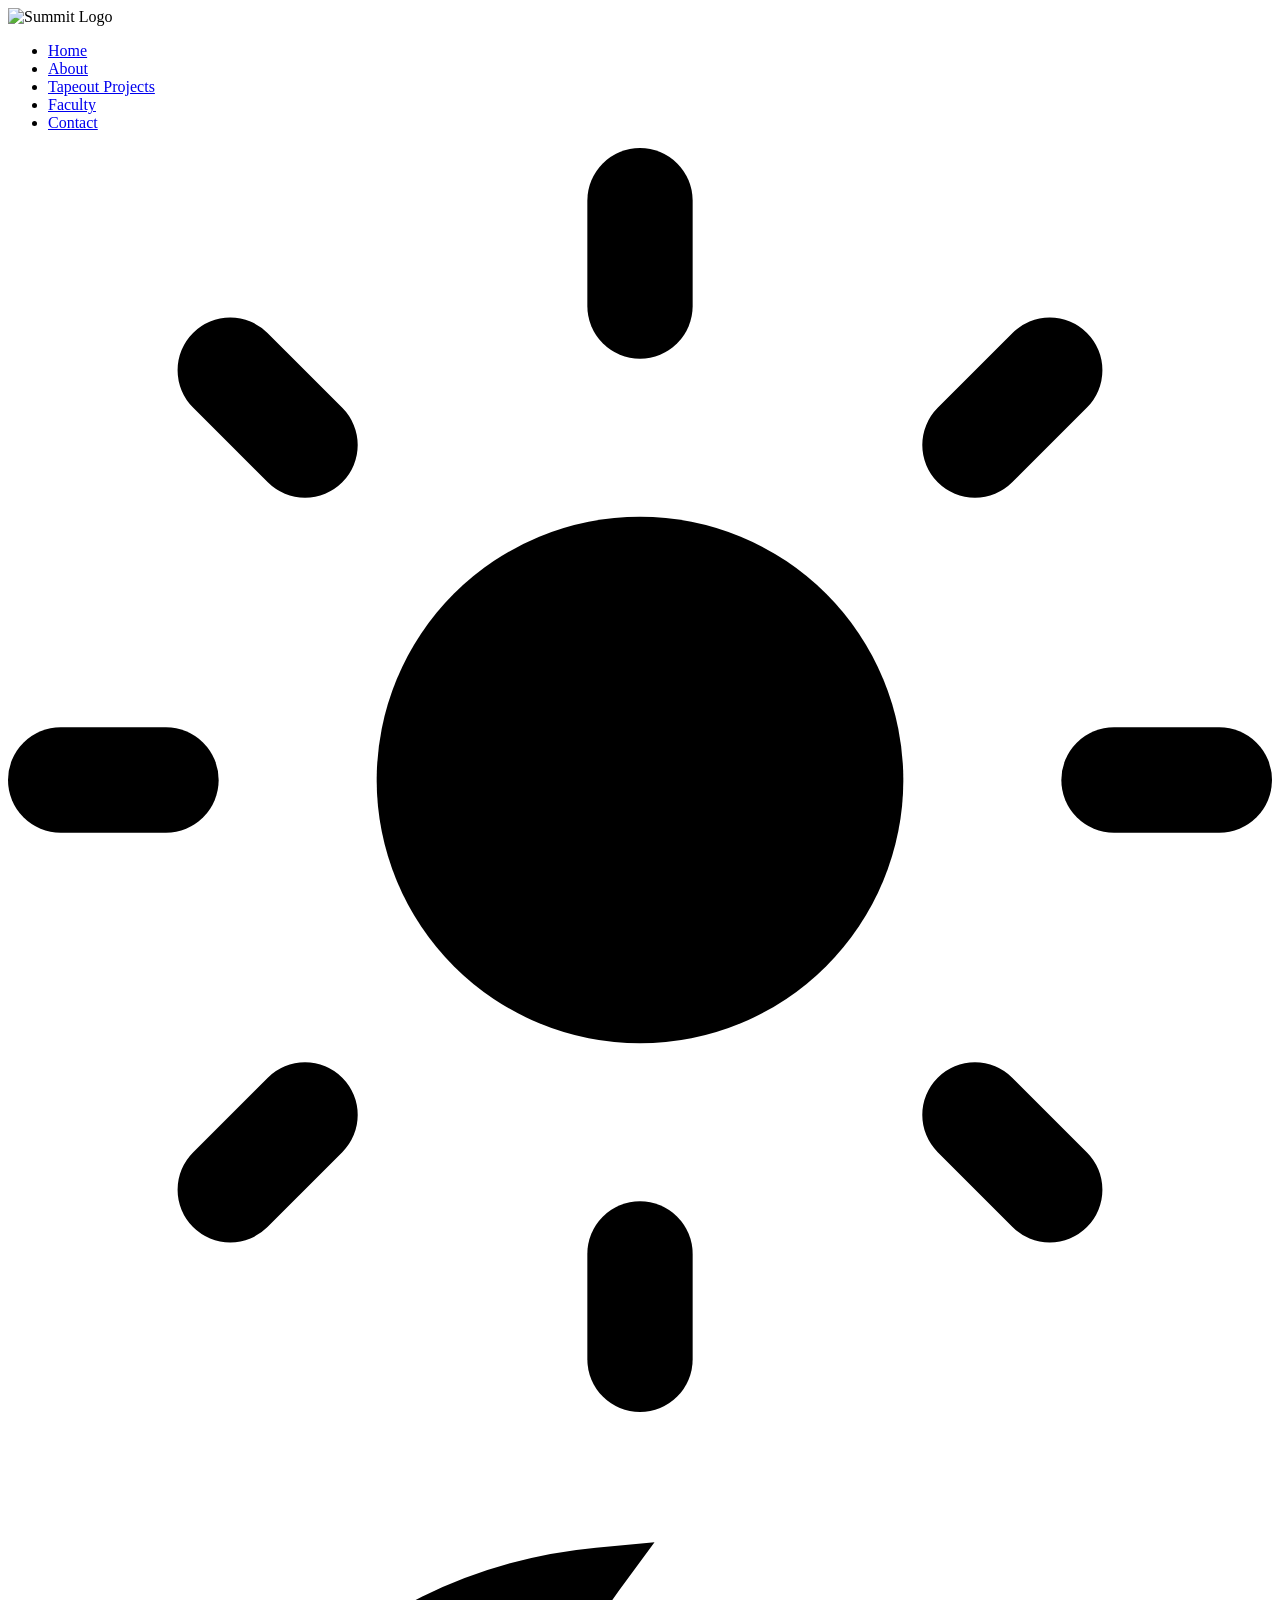
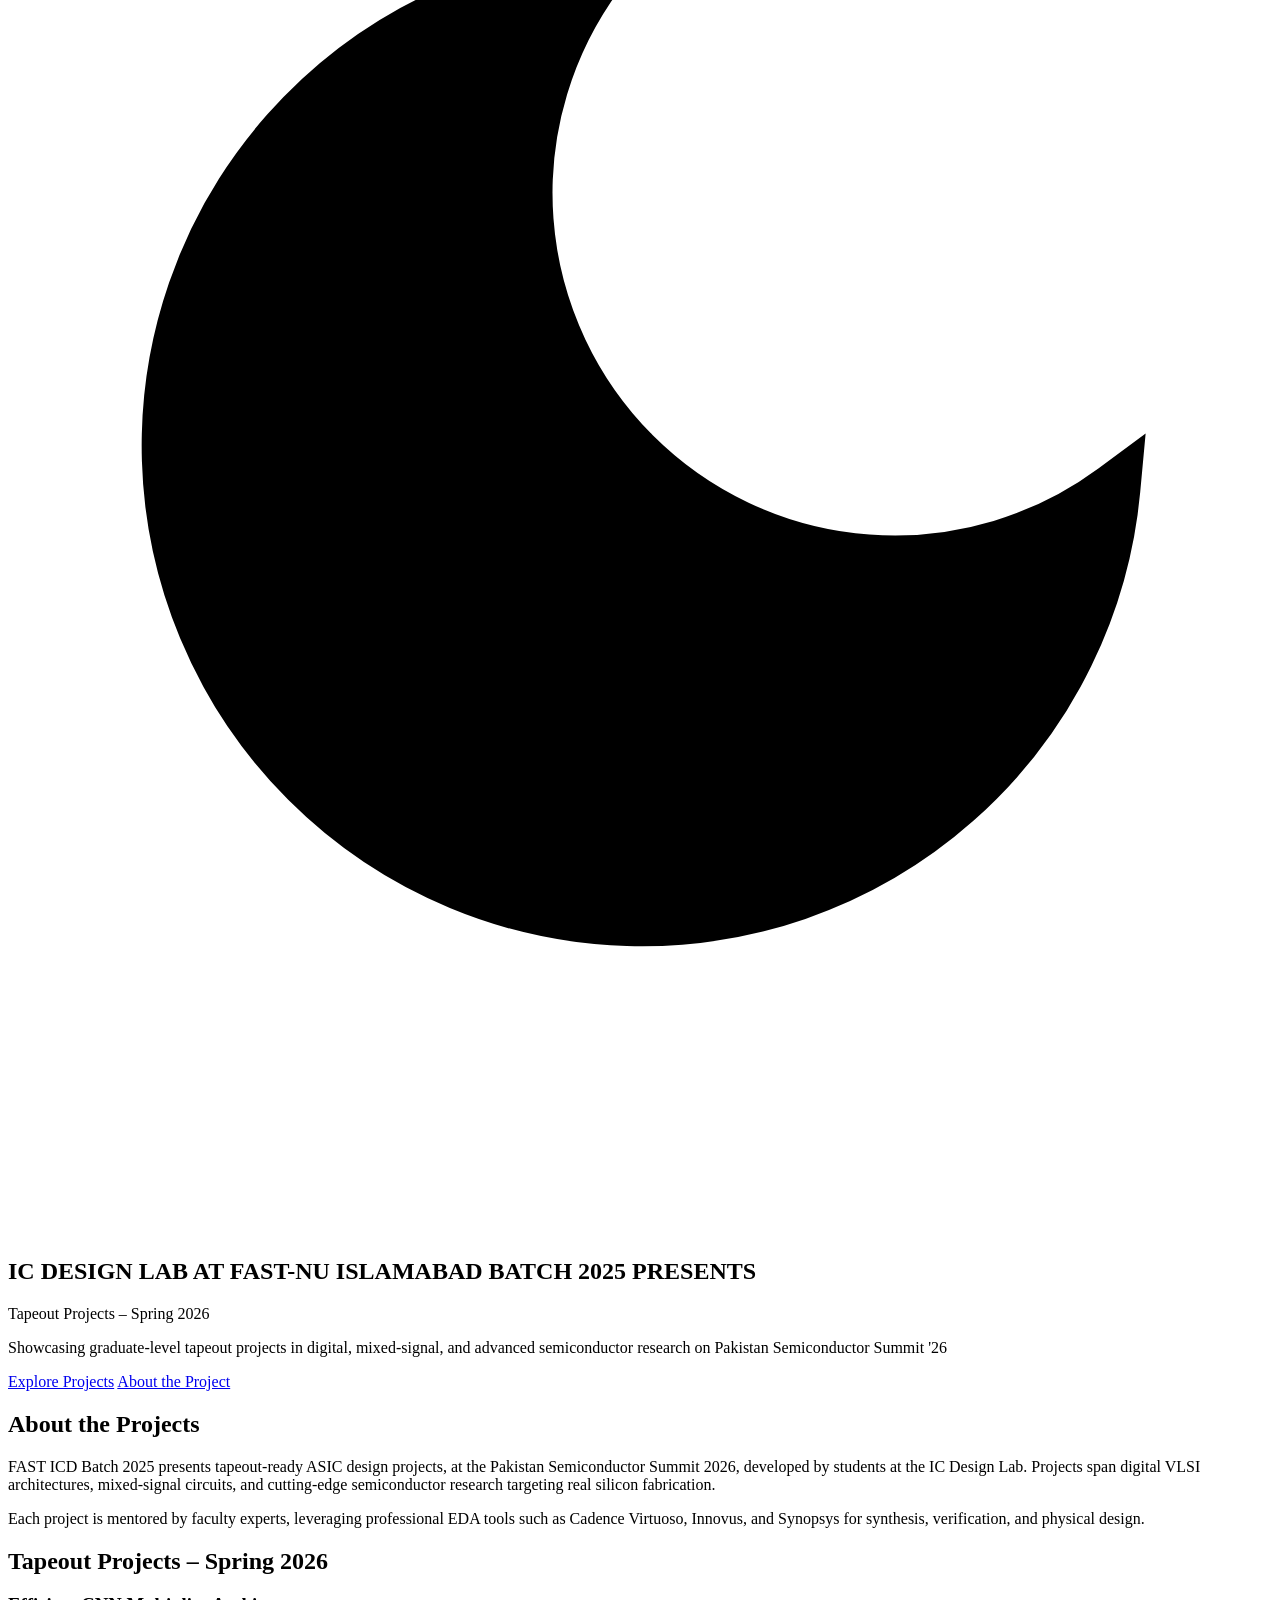
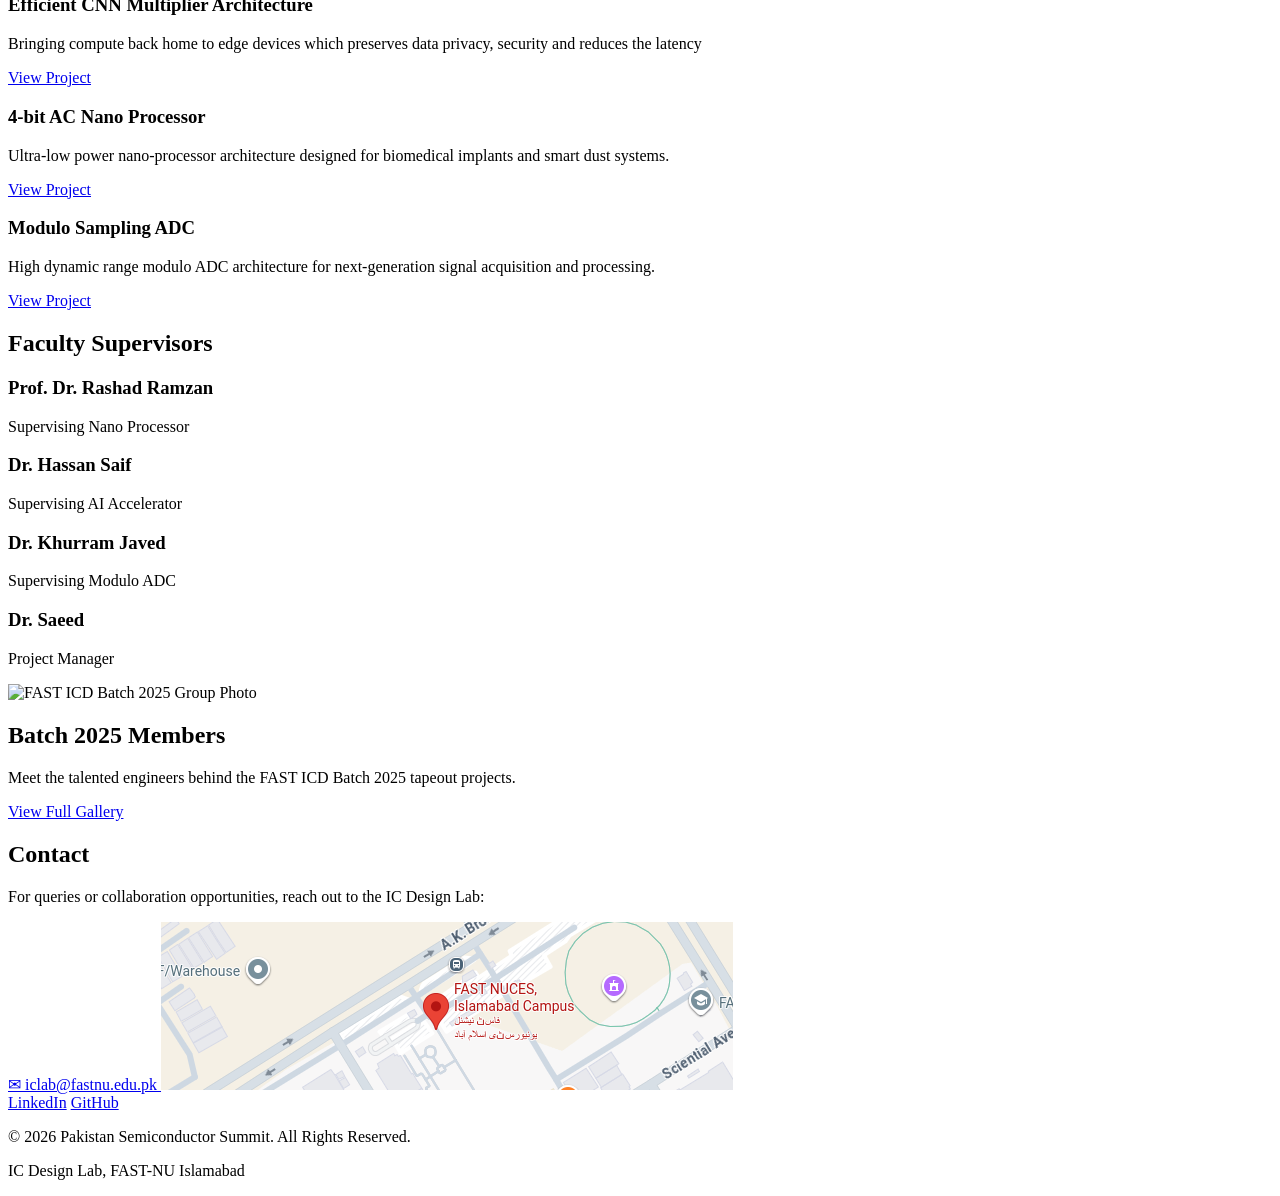
==== index.html @ a38ea476 "Polyfill (For Total Compatibility)" ====
<!doctype html>
<html lang="en">
<head>
  <meta charset="UTF-8" />
  <meta name="viewport" content="width=device-width, initial-scale=1.0" />
  <meta http-equiv="X-UA-Compatible" content="IE=edge" />
  <title>FAST ICD Batch 2025 | Tapeout Projects Showcase</title>
  <meta name="description" content="Explore the innovative semiconductor tapeout projects developed by the FAST National University ICD Batch 2025. This showcase highlights cutting-edge digital design, VLSI architectures, AI accelerators, nano-processors, and hardware systems designed by the next generation of engineers." />
  <meta name="keywords" content="FAST University, ICD, Tapeout, VLSI, Semiconductor, Digital Design, Chip Design, FAST Batch 2025, Hardware Projects, Pakistan Semiconductor" />
  <meta name="author" content="FAST ICD Batch 2025" />

  <meta property="og:title" content="FAST ICD Batch 2025 | Tapeout Projects" />
  <meta property="og:description" content="Discover the semiconductor and digital design tapeout projects created by FAST ICD Batch 2025 students. Featuring innovative architectures, AI accelerators, and modern VLSI designs." />
  <meta property="og:type" content="website" />
  <meta property="og:url" content="https://ficdb25.github.io/" />
  <meta property="og:image" content="https://ficdb25.github.io/assets/images/Website-Screenshot.png" />

  <meta name="twitter:card" content="summary_large_image" />
  <meta name="twitter:title" content="FAST ICD Batch 2025 | Tapeout Projects" />
  <meta name="twitter:description" content="Showcasing innovative semiconductor tapeout projects by FAST ICD Batch 2025 — featuring AI hardware, nano-processors, and advanced digital design architectures." />
  <meta name="twitter:image" content="https://ficdb25.github.io/assets/images/Website-Screenshot.png" />
  
  <script src="https://cdn.jsdelivr.net/npm/jxl-rs-polyfill/dist/auto.js" defer></script>
  <link rel="canonical" href="https://ficdb25.github.io/" />
  <link rel="icon" type="image/png" sizes="32x32" href="assets/images/Icon.png" />
  <link rel="icon" type="image/png" sizes="16x16" href="assets/images/Icon.png" />
  <link rel="apple-touch-icon" sizes="180x180" href="assets/images/Icon.png" />
  <meta name="theme-color" content="#0f172a" />
  <link rel="stylesheet" href="src/css/styles.css" />
</head>

  <body>
    <!-- Navbar -->
    <nav class="navbar">
      <div class="container nav-container">
        <div class="logo">
          <a href="./index.html"></a>
          <img src="assets/images/footer-right.png" alt="Summit Logo" class="logo-2d"/>
        </div>
        <ul class="nav-links">
          <li><a href="#home" class="nav-link">Home</a></li>
          <li><a href="#about" class="nav-link">About</a></li>
          <li><a href="#projects" class="nav-link">Tapeout Projects</a></li>
          <li><a href="#faculty" class="nav-link">Faculty</a></li>
          <li><a href="#contact" class="nav-link">Contact</a></li>
        </ul>
        <div class="theme-toggle" id="themeToggle">
          <!-- Sun -->
          <svg class="sun-icon" viewBox="0 0 24 24" xmlns="http://www.w3.org/2000/svg">
            <circle cx="12" cy="12" r="5" fill="currentColor"/>
            <line x1="12" y1="1" x2="12" y2="3" stroke="currentColor" stroke-width="2" stroke-linecap="round"/>
            <line x1="12" y1="21" x2="12" y2="23" stroke="currentColor" stroke-width="2" stroke-linecap="round"/>
            <line x1="4.22" y1="4.22" x2="5.64" y2="5.64" stroke="currentColor" stroke-width="2" stroke-linecap="round"/>
            <line x1="18.36" y1="18.36" x2="19.78" y2="19.78" stroke="currentColor" stroke-width="2" stroke-linecap="round"/>
            <line x1="1" y1="12" x2="3" y2="12" stroke="currentColor" stroke-width="2" stroke-linecap="round"/>
            <line x1="21" y1="12" x2="23" y2="12" stroke="currentColor" stroke-width="2" stroke-linecap="round"/>
            <line x1="4.22" y1="19.78" x2="5.64" y2="18.36" stroke="currentColor" stroke-width="2" stroke-linecap="round"/>
            <line x1="18.36" y1="5.64" x2="19.78" y2="4.22" stroke="currentColor" stroke-width="2" stroke-linecap="round"/>
          </svg>
          <!-- Moon -->
          <svg class="moon-icon" viewBox="0 0 24 24" xmlns="http://www.w3.org/2000/svg">
            <path d="M21 12.79A9 9 0 1 1 11.21 3 7 7 0 0 0 21 12.79z" fill="currentColor" stroke="currentColor" stroke-width="1"/>
          </svg>
        </div>
        <div class="hamburger">
          <span></span><span></span><span></span>
        </div>
      </div>
    </nav>

    <!-- Hero Section -->
    <section id="home" class="hero">
      <canvas id="hero-canvas"></canvas>
      <div class="container hero-container">
        <div class="hero-content">
          <h1 class="hero-title">
            IC DESIGN LAB AT FAST-NU ISLAMABAD BATCH 2025 PRESENTS
          </h1>
          <p class="hero-subtitle">Tapeout Projects – Spring 2026</p>
          <p class="hero-description">
            Showcasing graduate-level tapeout projects in digital, mixed-signal,
            and advanced semiconductor research on Pakistan Semiconductor Summit
            '26
          </p>
          <div class="hero-buttons">
            <a href="#projects" class="btn btn-primary">Explore Projects</a>
            <a href="#about" class="btn btn-secondary">About the Project</a>
          </div>
        </div>
      </div>
    </section>

    <!-- About/Summit Section -->
    <section id="about" class="about">
      <div class="container">
        <h2 class="section-title">About the Projects</h2>
        <div class="about-content">
          <div class="about-text">
            <p>
              FAST ICD Batch 2025 presents tapeout-ready ASIC design projects,
              at the Pakistan Semiconductor Summit 2026, developed by students
              at the IC Design Lab. Projects span digital VLSI architectures,
              mixed-signal circuits, and cutting-edge semiconductor research
              targeting real silicon fabrication.
            </p>
            <p>
              Each project is mentored by faculty experts, leveraging
              professional EDA tools such as Cadence Virtuoso, Innovus, and
              Synopsys for synthesis, verification, and physical design.
            </p>
          </div>
        </div>
      </div>
    </section>


    <!-- Projects Section -->
    <section id="projects" class="projects">
      <div class="container">
        <h2 class="section-title">Tapeout Projects – Spring 2026</h2>
        <div class="projects-grid">
          <div class="project-card interactive-card">
            <h3>Efficient CNN Multiplier Architecture</h3>
            <p>Bringing compute back home to edge devices which preserves data privacy, security and reduces the latency</p>
            <a href="./src/pages/projects/cnn-multiplier.html" class="btn btn-secondary">View Project</a>
          </div>
          <div class="project-card interactive-card">
            <h3>4-bit AC Nano Processor</h3>
            <p>Ultra-low power nano-processor architecture designed for biomedical implants and smart dust systems.</p>
            <a href="./src/pages/projects/nano-processor.html" class="btn btn-secondary">View Project</a>
          </div>
          <div class="project-card interactive-card">
            <h3>Modulo Sampling ADC</h3>
            <p>High dynamic range modulo ADC architecture for next-generation signal acquisition and processing.</p>
            <a href="./src/pages/projects/modulo-adc.html" class="btn btn-secondary">View Project</a>
          </div>
        </div>
      </div>
    </section>


    <!-- Faculty Section -->
    <section id="faculty" class="skills">
      <div class="container">
        <h2 class="section-title">Faculty Supervisors</h2>
        <div class="skills-grid">
          <div class="skill-category interactive-card">
            <h3>Prof. Dr. Rashad Ramzan</h3>
            <p>Supervising Nano Processor</p>
          </div>

          <div class="skill-category interactive-card">
            <h3>Dr. Hassan Saif</h3>
            <p>Supervising AI Accelerator</p>
          </div>

          <div class="skill-category interactive-card">
            <h3>Dr. Khurram Javed</h3>
            <p>Supervising Modulo ADC</p>
          </div>

          <div class="skill-category interactive-card">
            <h3>Dr. Saeed</h3>
            <p>Project Manager</p>
          </div>
        </div>
      </div>
    </section>


    <!-- Batch 2025 Section -->
    <section id="batch" class="batch">
      <div class="group-photo-container">
        <img src="assets/images/batch-group-photo-compressed.jxl" alt="FAST ICD Batch 2025 Group Photo" 
        class="group-photo-image" loading="lazy"/>
      </div>
      <div class="container batch-content">
        <h2 class="section-title">Batch 2025 Members</h2>
        <p class="batch-text">Meet the talented engineers behind the FAST ICD Batch 2025 tapeout projects.</p>
        <div class="batch-button">
          <a href="./src/pages/gallery.html" class="btn btn-primary">View Full Gallery</a>
        </div>
      </div>
    </section>

    <!-- Contact Section -->
    <section id="contact" class="contact">
      <div class="container">
        <h2 class="section-title">Contact</h2>
        <div class="contact-content">
          <p>For queries or collaboration opportunities, reach out to the IC Design Lab:</p>
          <div class="contact-info">
            <a href="mailto:iclab@fastnu.edu.pk" class="contact-item interactive-card">
              <span class="icon">✉</span> iclab@fastnu.edu.pk
            </a>
            <a href="https://www.google.com/maps?q=FAST+NUCES+Islamabad" target="_blank" class="contact-item interactive-card map-card">
              <img src="assets/images/fast-map.png" alt="FAST Islamabad Location" class="map-preview"/>
            </a>
          </div>
          <div class="social-links">
            <a href="https://linkedin.com" class="btn btn-secondary" target="_blank">LinkedIn</a>
            <a href="https://github.com/ficdb25" class="btn btn-secondary" target="_blank">GitHub</a>
          </div>
        </div>
      </div>
    </section>
    <!-- Group Photo Section -->
    <!-- <section id="group-photo" class="group-photo">
      <div class="container">
        <h2 class="section-title">Batch 2025 Group Photo</h2>
      </div>
      <div class="wide-photo-container">
        <img
          src="assets/images/batch-group-photo.jpeg"
          alt="FAST ICD Batch 2025 Group Photo"
          class="wide-photo-image"
        />
      </div>
    </section> -->
    <!-- Footer -->
    <footer class="footer">
      <div class="container">
        <p>&copy; 2026 Pakistan Semiconductor Summit. All Rights Reserved.</p>
        <p>IC Design Lab, FAST-NU Islamabad</p>
      </div>
    </footer>

    <script src="src/js/script.js"></script>
  </body>
</html>
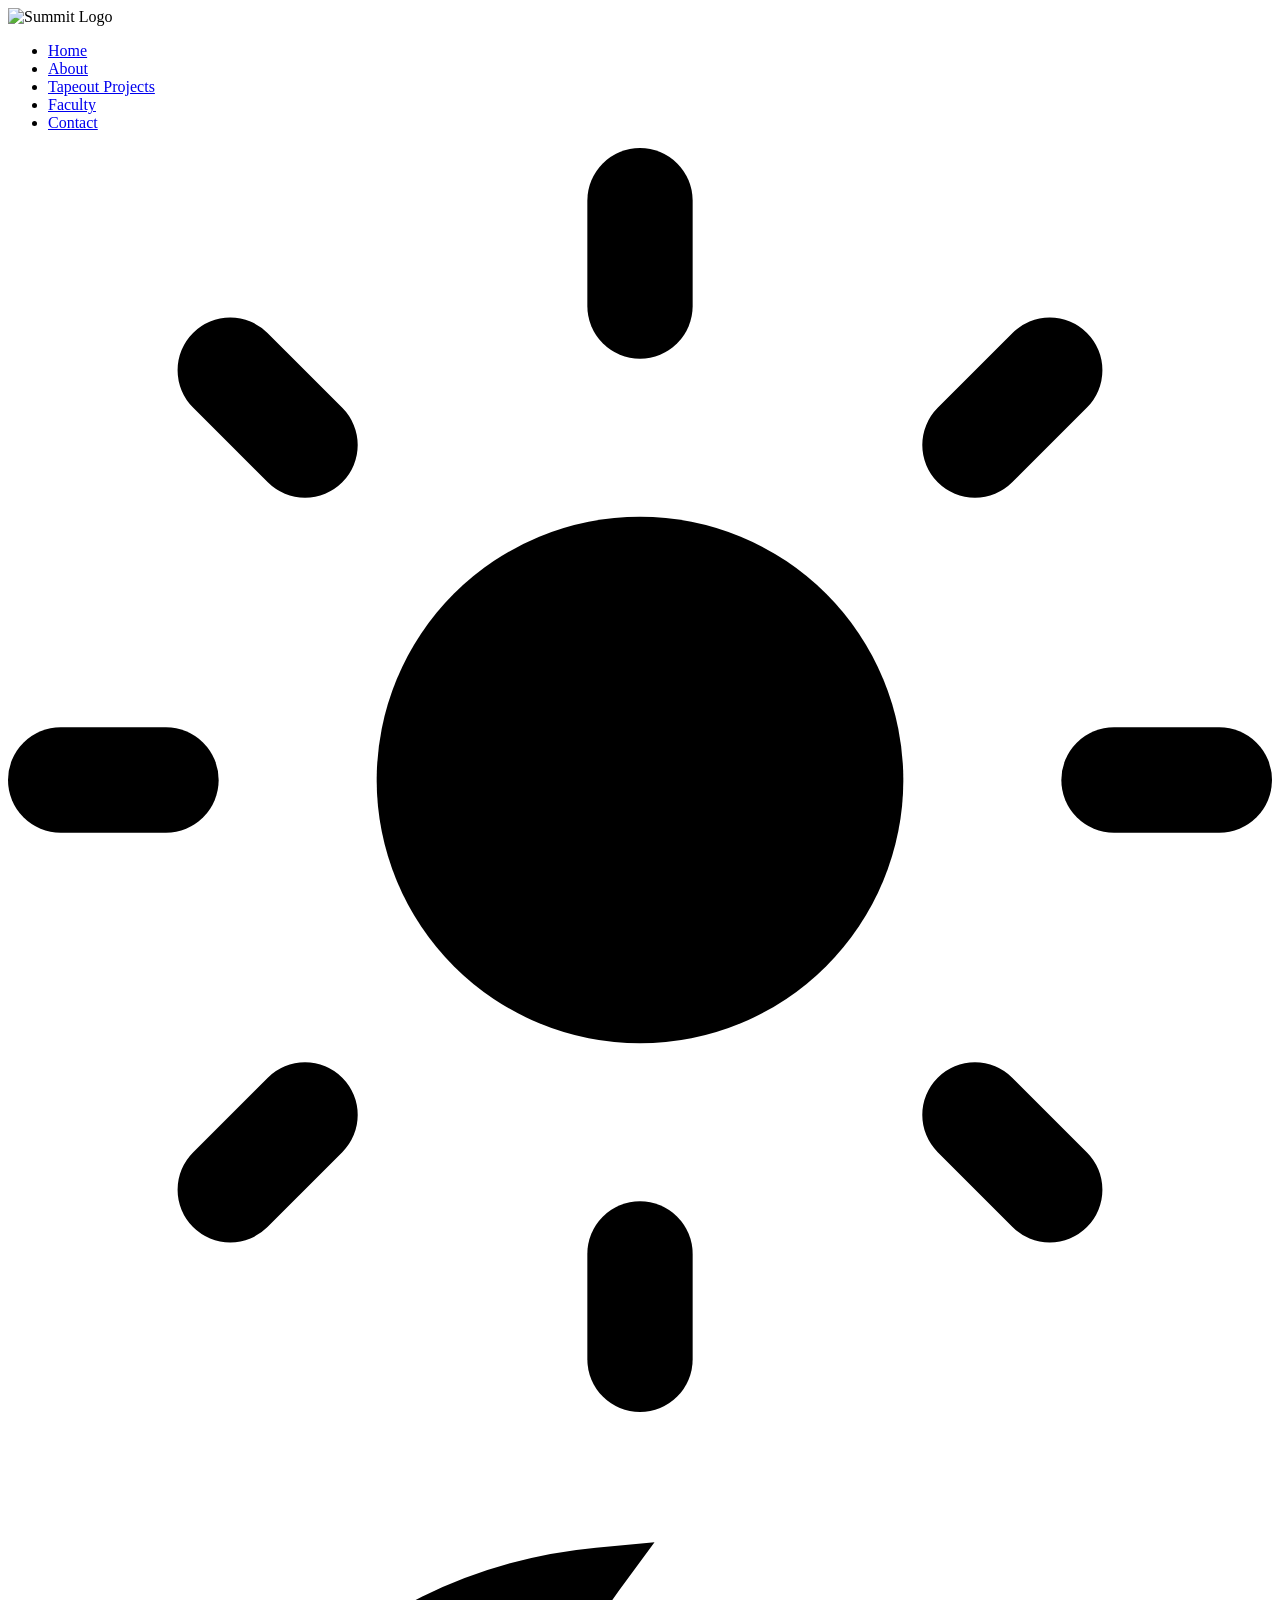
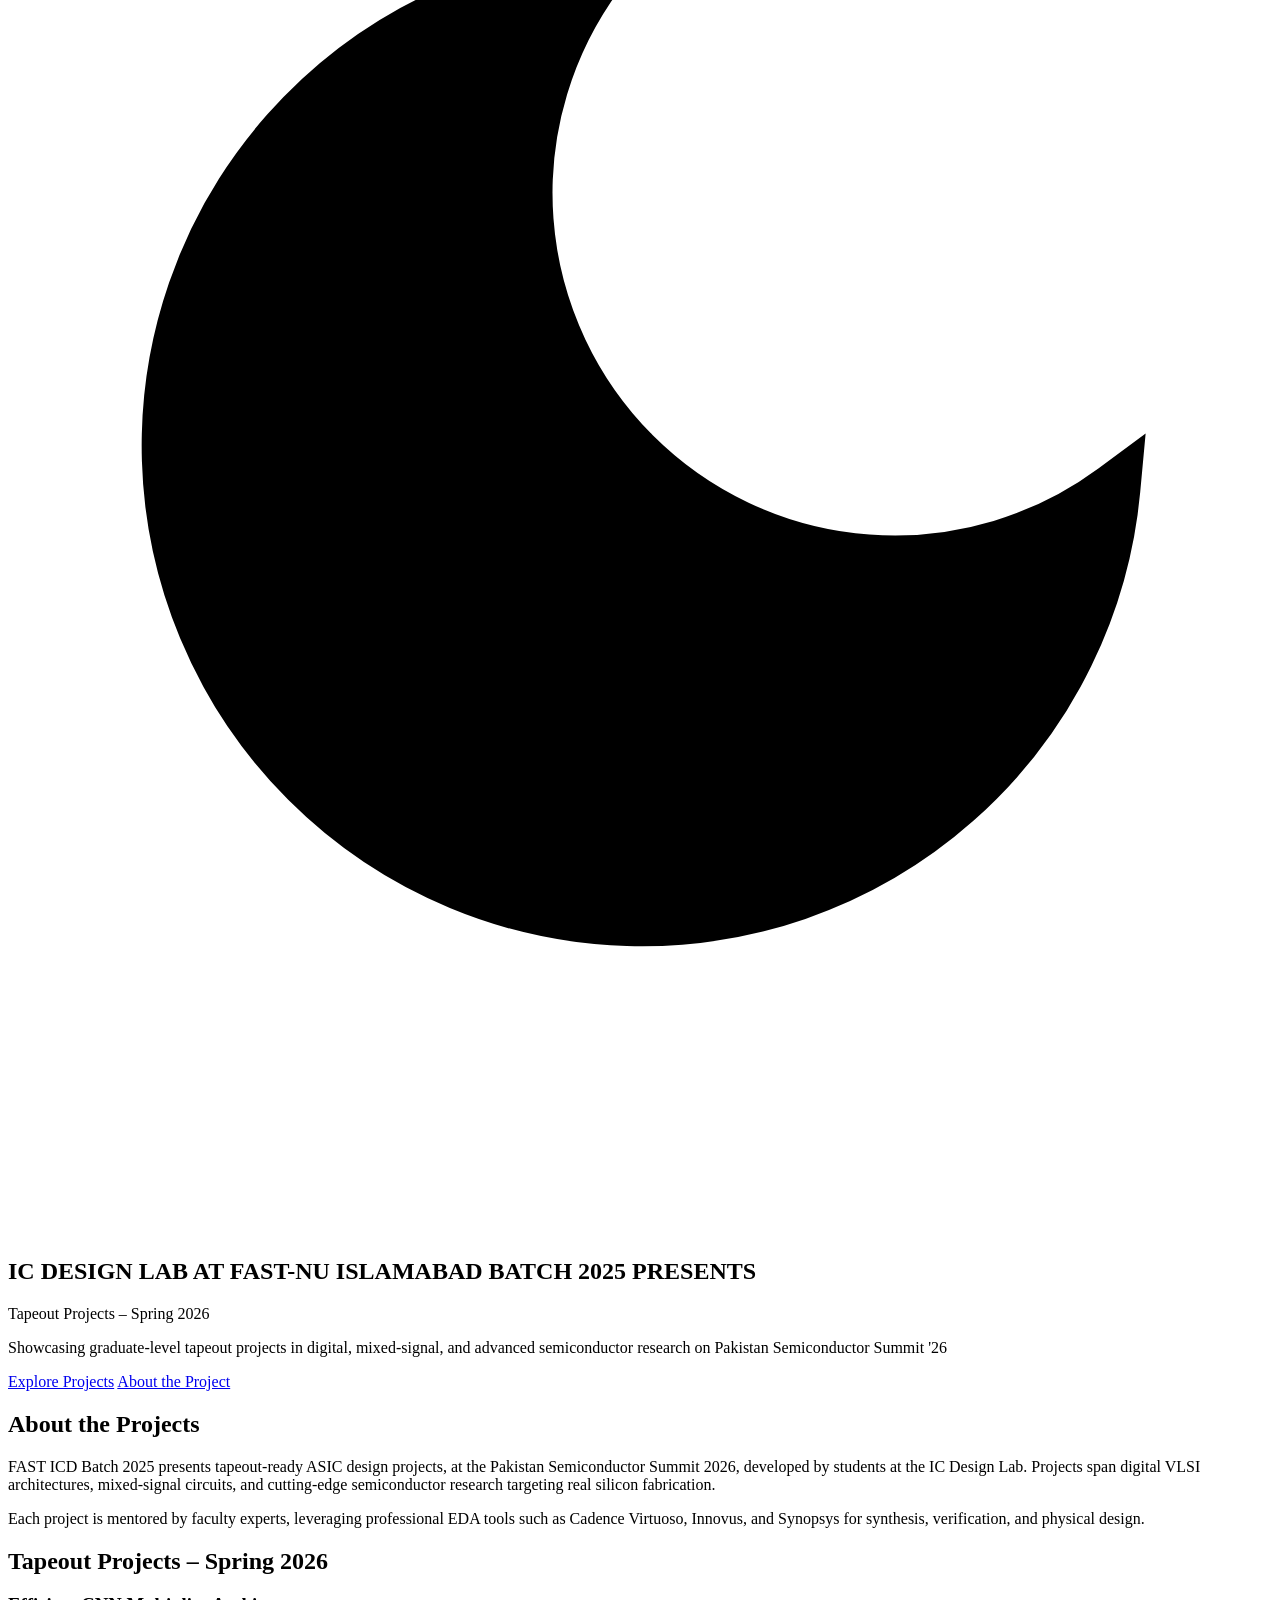
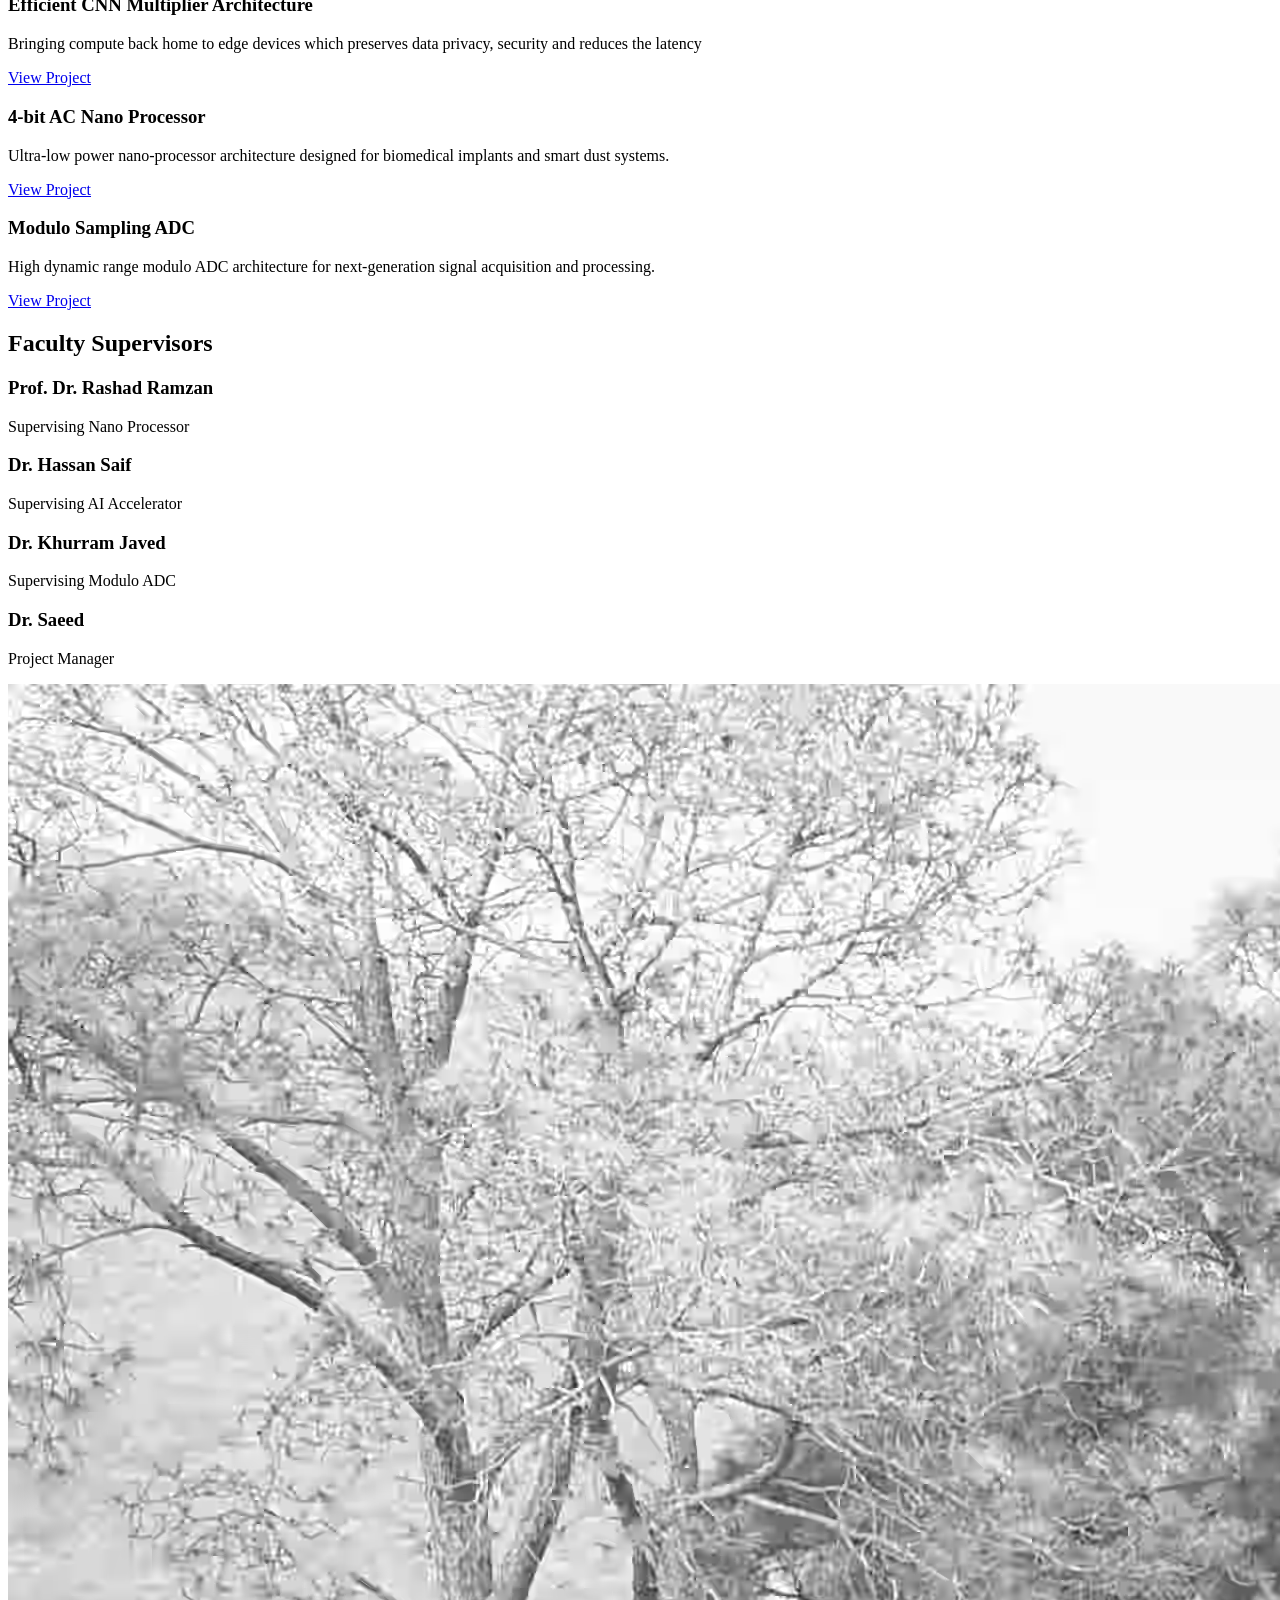
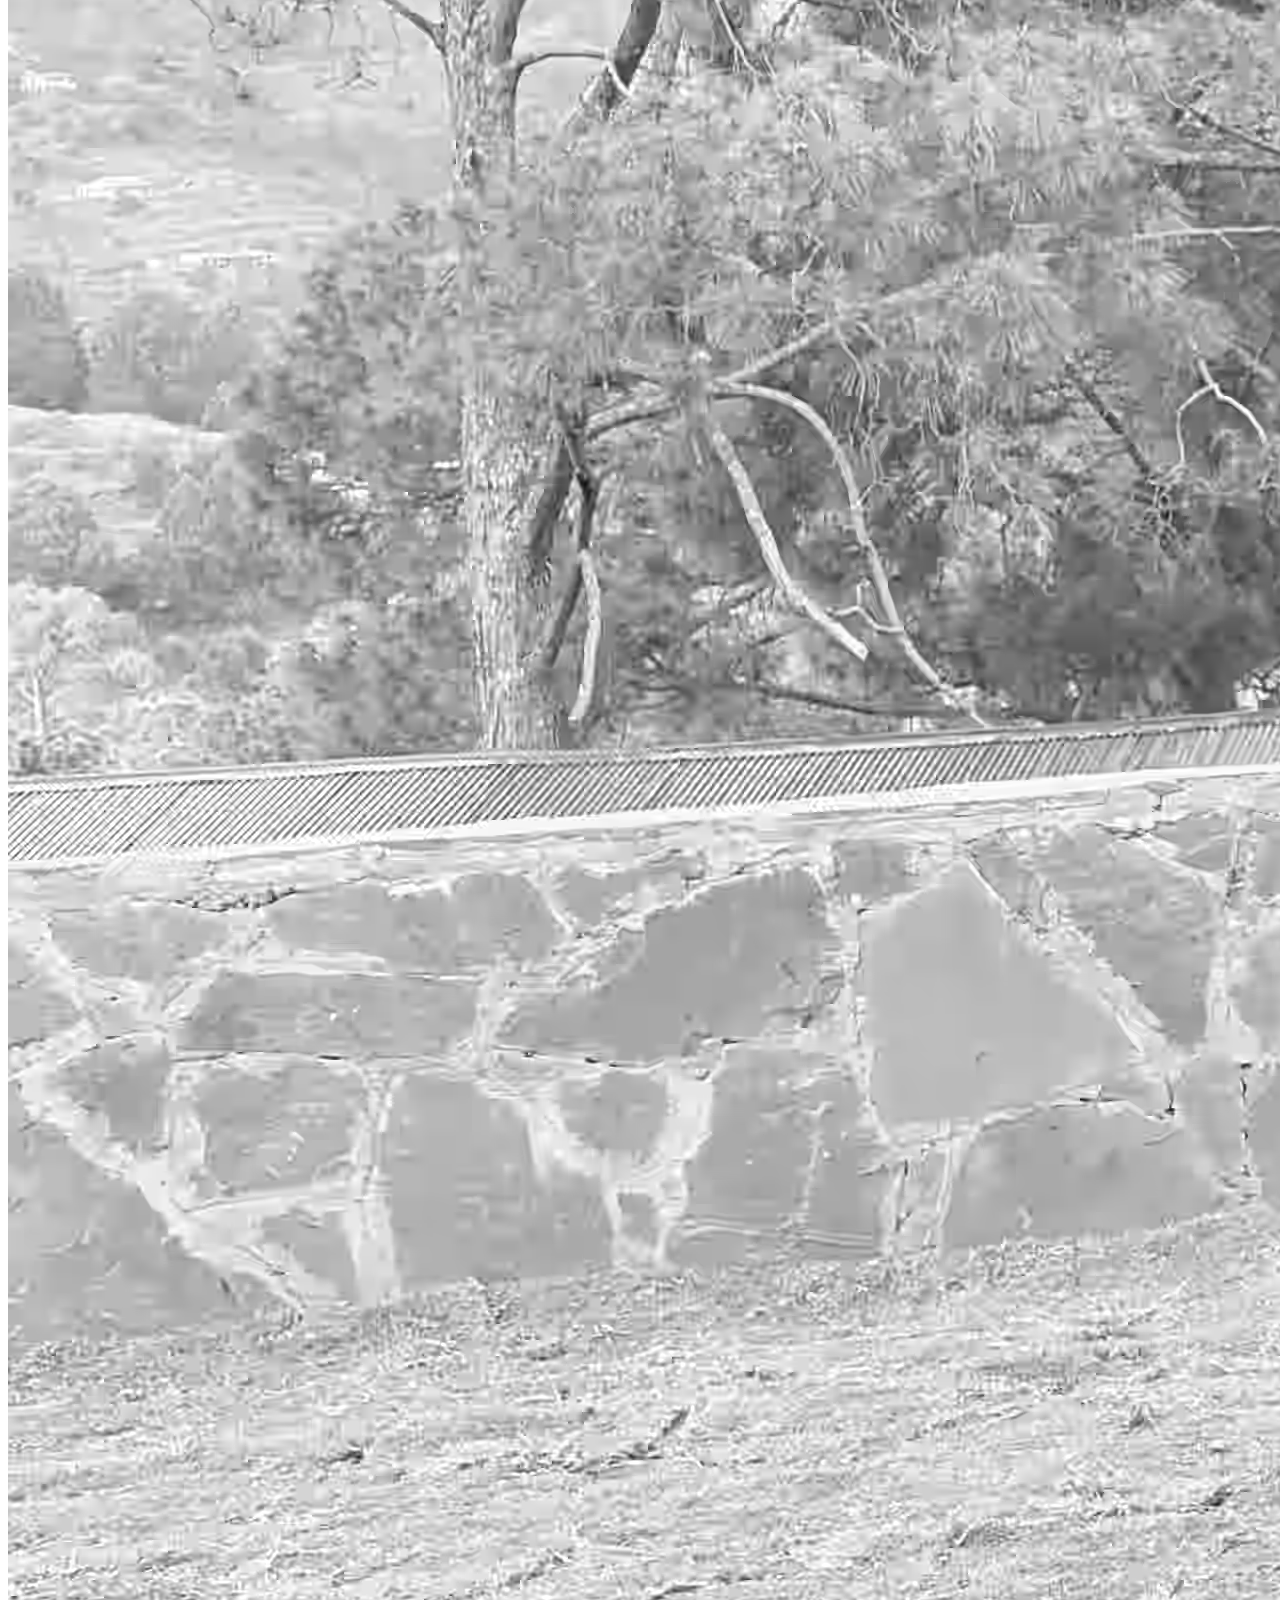
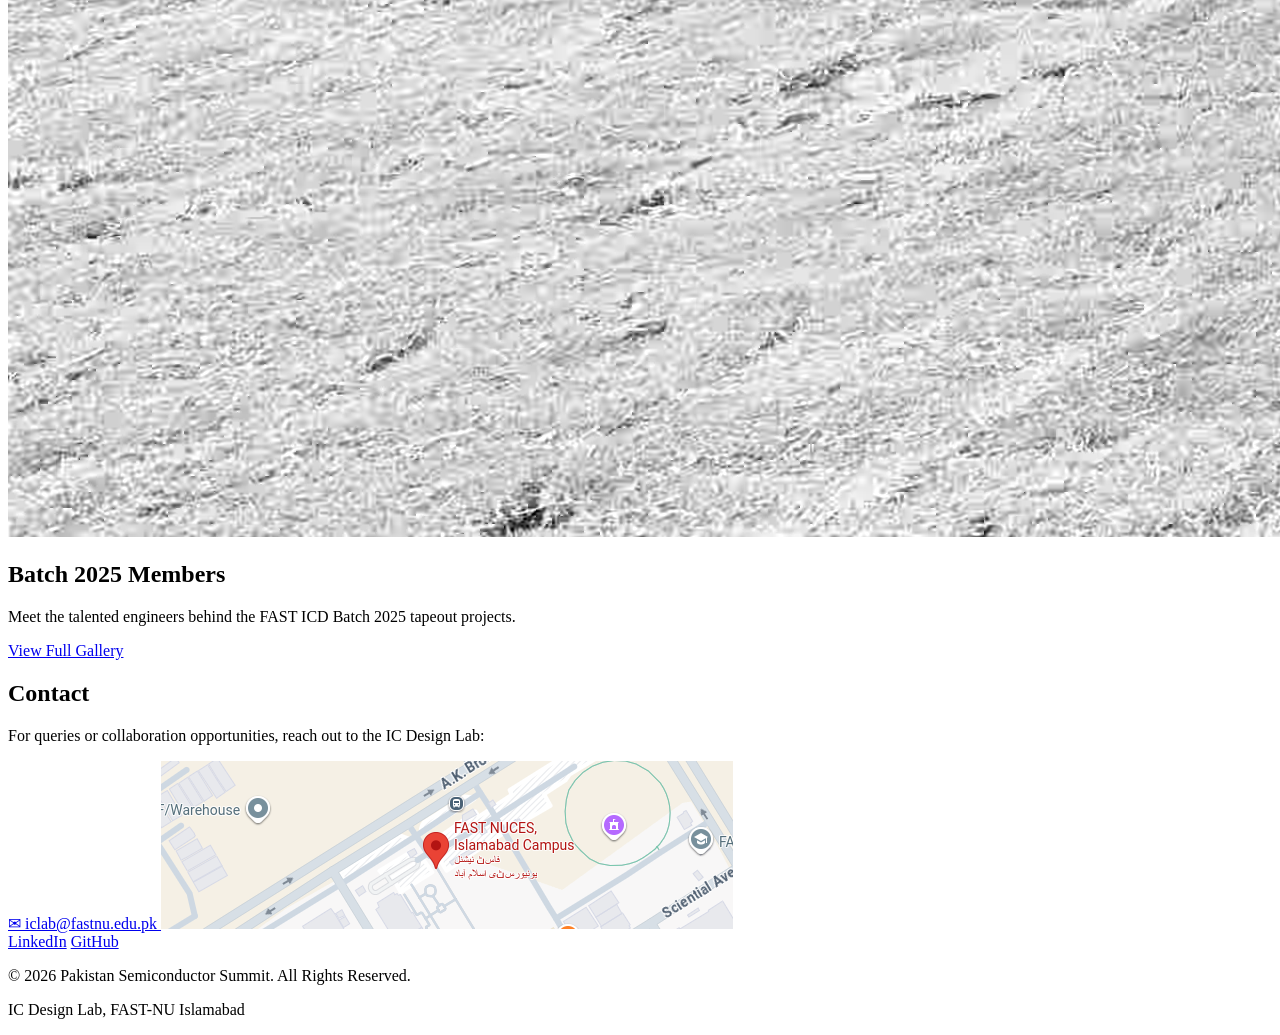
==== commit 54f62ead: "aaaaaaaaaaaaa" ====
--- a/index.html
+++ b/index.html
@@ -171,9 +171,22 @@
     <!-- Batch 2025 Section -->
     <section id="batch" class="batch">
       <div class="group-photo-container">
-        <img src="assets/images/batch-group-photo-compressed.jxl" alt="FAST ICD Batch 2025 Group Photo" 
-        class="group-photo-image" loading="lazy"/>
-      </div>
+        <picture>
+          <source srcset="assets/images/batch-group-photo-compressed.jxl" type="image/jxl">
+          <source srcset="assets/images/batch-group-photo-compressed.avif" type="image/avif">
+          <source srcset="assets/images/batch-group-photo.jpg" type="image/jpeg">
+          <img 
+            src="assets/images/batch-group-photo.jpg" 
+            alt="FAST ICD Batch 2025 Group Photo" 
+            class="group-photo-image" 
+            loading="lazy"
+            decoding="async"
+            width="7740" 
+            height="3053"
+          />
+        </picture>
+      </div>
+      
       <div class="container batch-content">
         <h2 class="section-title">Batch 2025 Members</h2>
         <p class="batch-text">Meet the talented engineers behind the FAST ICD Batch 2025 tapeout projects.</p>
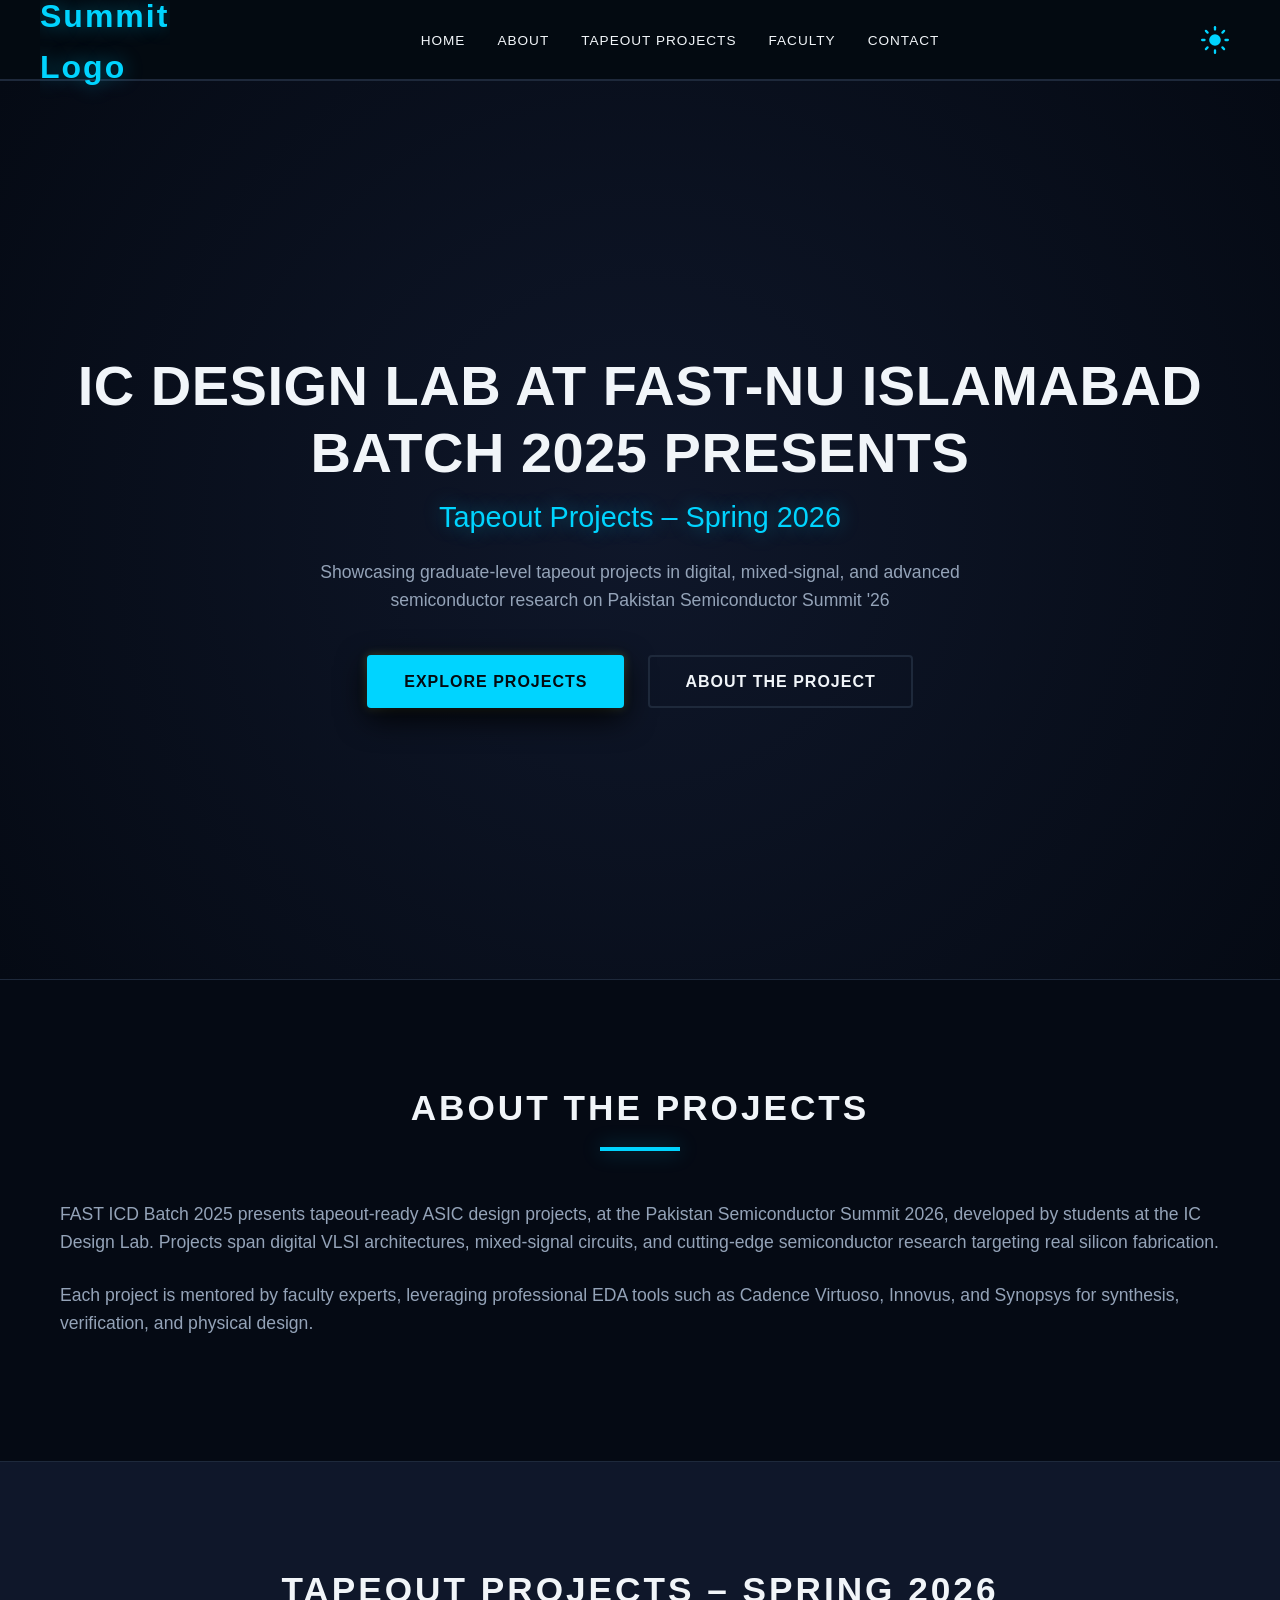
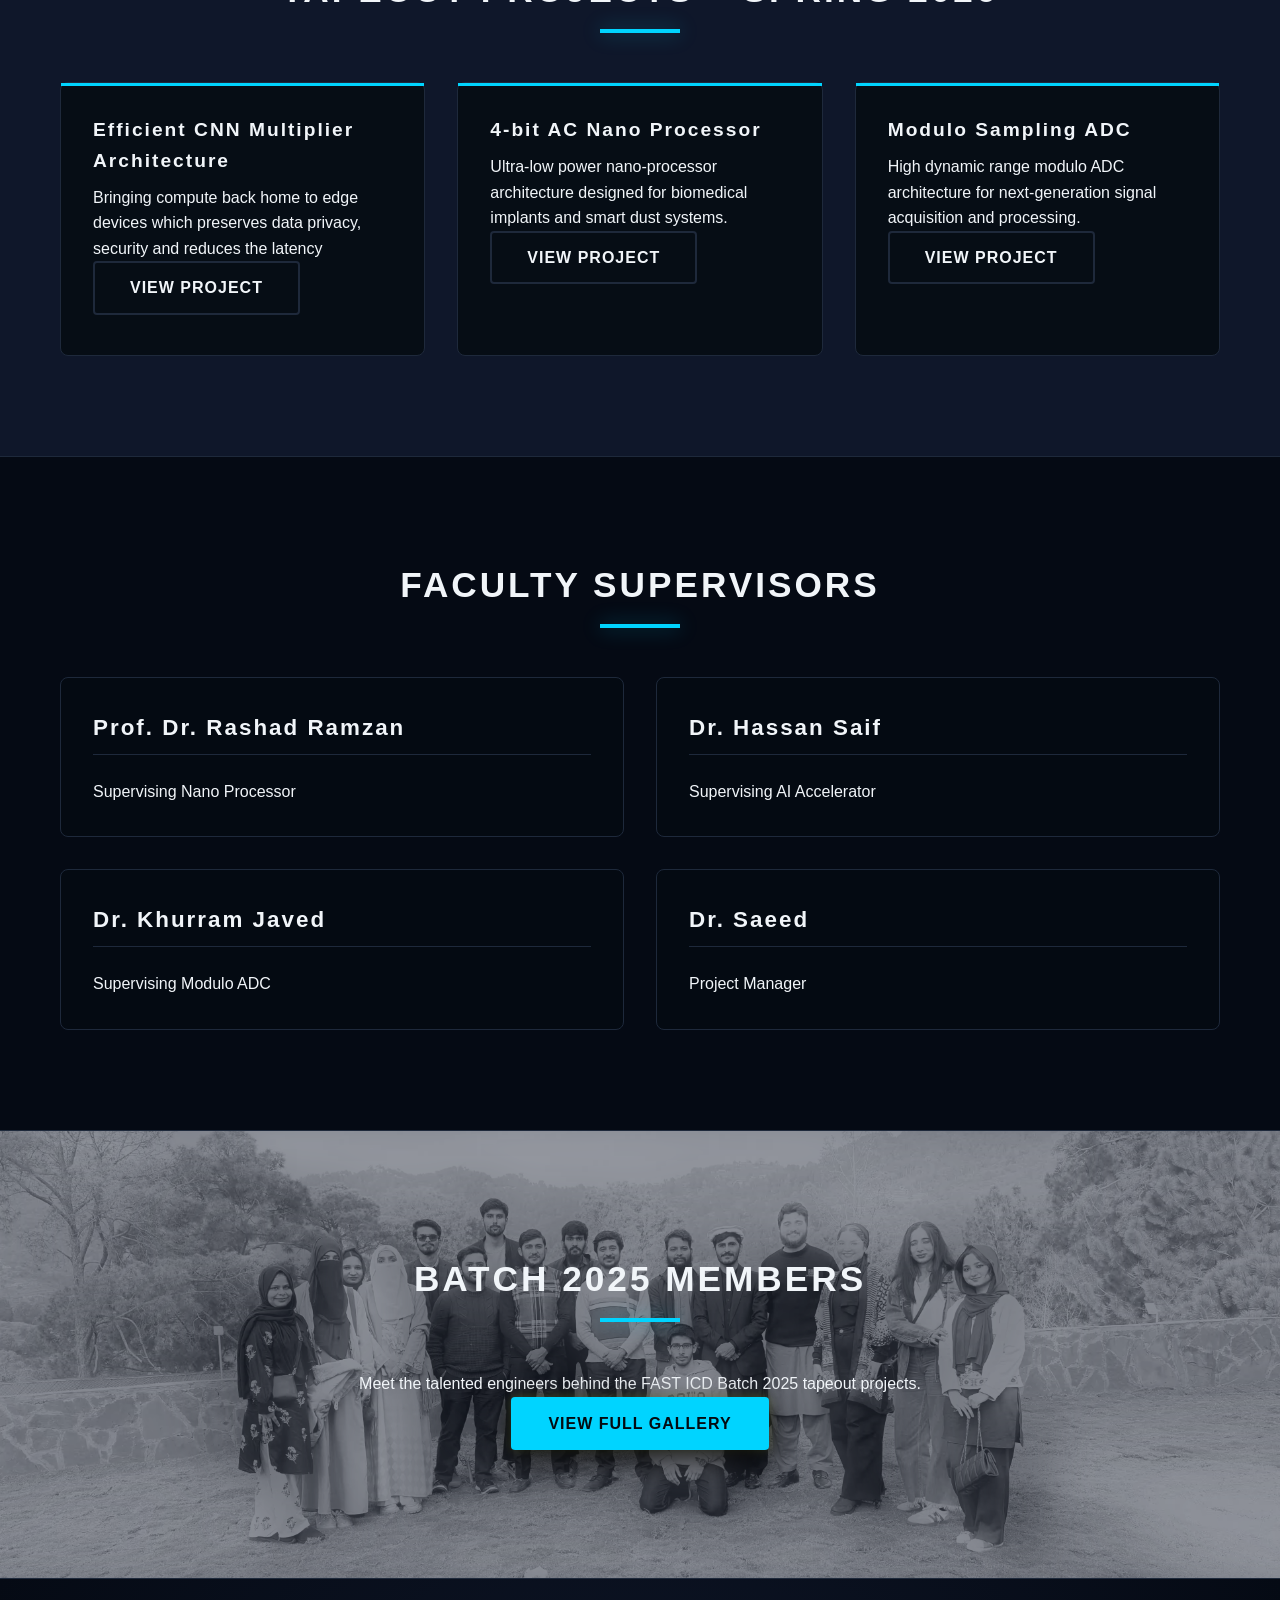
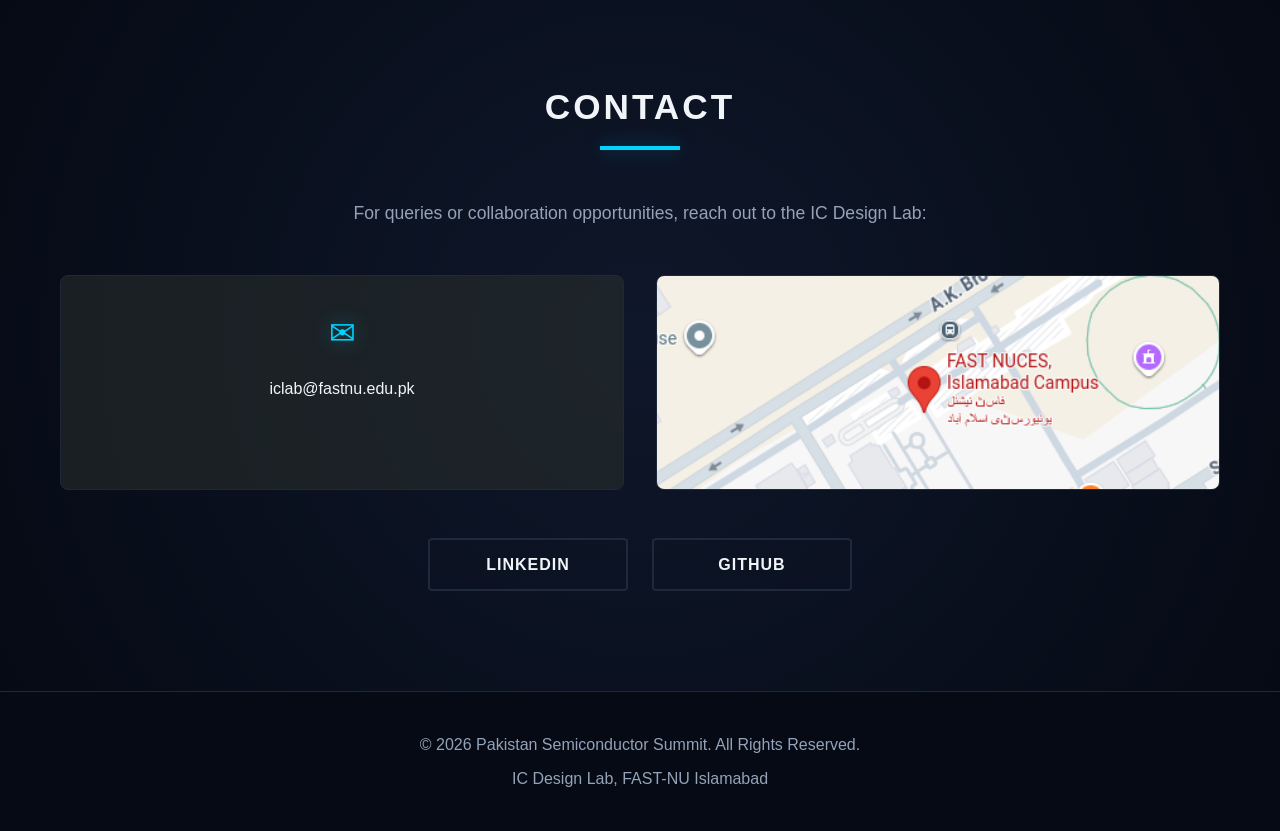
==== commit 45b1d1cd: "Improved lazy Loading performance" ====
--- a/index.html
+++ b/index.html
@@ -19,8 +19,7 @@
   <meta name="twitter:title" content="FAST ICD Batch 2025 | Tapeout Projects" />
   <meta name="twitter:description" content="Showcasing innovative semiconductor tapeout projects by FAST ICD Batch 2025 — featuring AI hardware, nano-processors, and advanced digital design architectures." />
   <meta name="twitter:image" content="https://ficdb25.github.io/assets/images/Website-Screenshot.png" />
-  
-  <script src="https://cdn.jsdelivr.net/npm/jxl-rs-polyfill/dist/auto.js" defer></script>
+
   <link rel="canonical" href="https://ficdb25.github.io/" />
   <link rel="icon" type="image/png" sizes="32x32" href="assets/images/Icon.png" />
   <link rel="icon" type="image/png" sizes="16x16" href="assets/images/Icon.png" />
@@ -171,6 +170,8 @@
     <!-- Batch 2025 Section -->
     <section id="batch" class="batch">
       <div class="group-photo-container">
+        <img src="assets/images/batch-placeholder.jpg" class="placeholder-blur" alt="" aria-hidden="true">
+
         <picture>
           <source srcset="assets/images/batch-group-photo-compressed.jxl" type="image/jxl">
           <source srcset="assets/images/batch-group-photo-compressed.avif" type="image/avif">
@@ -181,8 +182,7 @@
             class="group-photo-image" 
             loading="lazy"
             decoding="async"
-            width="7740" 
-            height="3053"
+            onload="this.classList.add('loaded')"
           />
         </picture>
       </div>
--- a/src/css/styles.css
+++ b/src/css/styles.css
@@ -0,0 +1,1232 @@
+/* ==================== CSS VARIABLES (NEW THEME PALETTE) ==================== */
+:root {
+  --bg-main: #050a14;
+  --bg-surface: #0f172a;
+
+  --accent-primary: #00d4ff;
+  --accent-secondary: #6366f1;
+
+  --border-main: #1e293b;
+
+  --text-main: #f1f5f9;
+  --text-muted: #94a3b8;
+
+  --shadow: 0 10px 30px rgba(0, 0, 0, 0.9);
+  --glow: 0 0 20px rgba(0, 212, 255, 0.4);
+  --glow-strong: 0 0 35px rgba(0, 212, 255, 0.8);
+}
+/* ==================== LIGHT MODE - SILICON VALLEY ==================== */
+:root.light-mode {
+  --bg-main: #f8fafc;
+  --bg-surface: #ffffff;
+
+  --accent-primary: #00d4ff;
+  --accent-secondary: #6366f1;
+
+  --border-main: #e5e7eb;
+
+  --text-main: #0f172a;
+  --text-muted: #64748b;
+
+  --shadow: 0 10px 30px rgba(0, 0, 0, 0.08);
+  --glow: 0 0 15px rgba(0, 212, 255, 0.25);
+  --glow-strong: 0 0 25px rgba(0, 212, 255, 0.4);
+}
+
+/* ==================== GLOBAL STYLES ==================== */
+* {
+  margin: 0;
+  padding: 0;
+  box-sizing: border-box;
+}
+
+html {
+  scroll-behavior: smooth;
+  background-color: var(--bg-main);
+}
+
+body {
+  font-family:
+    intel-one-display,
+    -apple-system,
+    BlinkMacSystemFont,
+    "Segoe UI",
+    Roboto,
+    Helvetica,
+    Arial,
+    sans-serif;
+  color: var(--text-main);
+  line-height: 1.6;
+  background-color: var(--bg-main);
+  overflow-x: hidden;
+}
+
+.container {
+  max-width: 1200px;
+  margin: 0 auto;
+  padding: 0 20px;
+}
+
+/* ==================== NAVIGATION ==================== */
+.navbar {
+  background-color: rgba(4, 11, 17, 0.95);
+  backdrop-filter: blur(10px);
+  border-bottom: 1px solid var(--border-main);
+  position: sticky;
+  top: 0;
+  z-index: 100;
+  display: flex; /* make navbar items align easily */
+  align-items: center; /* vertically centers logo + links */
+  padding: 0 20px; /* horizontal padding */
+  height: 80px; /* optional fixed navbar height */
+  transition: all 0.3s ease;
+}
+
+:root.light-mode .navbar {
+  background-color: rgba(243, 243, 242, 0.95);
+}
+
+.nav-container {
+  display: flex;
+  justify-content: space-between;
+  align-items: center;
+  padding: 1rem 0;
+  width: 100%;
+}
+
+.logo {
+  font-size: 2rem;
+  font-weight: 900;
+  color: var(--accent-primary);
+  letter-spacing: 2px;
+  text-shadow: var(--glow);
+  cursor: pointer;
+}
+
+.logo-3d {
+  width: 50px;
+  height: auto; /* prevents vertical stretching */
+  aspect-ratio: 1 / 1; /* keeps it square */
+  display: block;
+  object-fit: contain;
+
+  animation: rotateLogo 6s infinite linear;
+  filter: drop-shadow(0 0 8px rgba(206, 224, 86, 0.6));
+  transition: filter 0.3s ease;
+  flex-shrink: 0;
+}
+
+.logo:hover .logo-3d {
+  filter: drop-shadow(0 0 16px rgba(206, 224, 86, 1))
+    drop-shadow(0 0 8px rgba(235, 198, 29, 0.8));
+  animation-duration: 3s;
+}
+
+.logo-2d {
+  width: 130px;
+  height: auto; /* prevents vertical stretching */
+  aspect-ratio: 1 / 1; /* keeps it square */
+  display: block;
+  object-fit: contain;
+  transition: filter 0.3s ease;
+  flex-shrink: 0;
+}
+
+.cube-group {
+  animation: floatCube 3s ease-in-out infinite;
+}
+
+.cube-2 {
+  animation: floatCube 3.5s ease-in-out infinite;
+}
+
+.cube-3 {
+  animation: floatCube 4s ease-in-out infinite;
+}
+
+.accent-line {
+  animation: shimmer 2s ease-in-out infinite;
+}
+
+@keyframes rotateLogo {
+  0% {
+    transform: rotateX(0deg) rotateY(0deg) rotateZ(0deg);
+  }
+  25% {
+    transform: rotateX(10deg) rotateY(90deg) rotateZ(5deg);
+  }
+  50% {
+    transform: rotateX(20deg) rotateY(180deg) rotateZ(10deg);
+  }
+  75% {
+    transform: rotateX(10deg) rotateY(270deg) rotateZ(5deg);
+  }
+  100% {
+    transform: rotateX(0deg) rotateY(360deg) rotateZ(0deg);
+  }
+}
+
+@keyframes floatCube {
+  0%,
+  100% {
+    transform: translateY(0px);
+    opacity: 0.8;
+  }
+  50% {
+    transform: translateY(-8px);
+    opacity: 1;
+  }
+}
+
+@keyframes shimmer {
+  0%,
+  100% {
+    opacity: 0.3;
+    stroke-width: 0.5;
+  }
+  50% {
+    opacity: 0.8;
+    stroke-width: 1;
+  }
+}
+
+@keyframes pixelFlicker {
+  0%,
+  100% {
+    text-shadow:
+      4px 4px 0px var(--accent-secondary),
+      8px 8px 0px rgba(206, 224, 86, 0.5);
+  }
+  50% {
+    text-shadow:
+      4px 4px 0px var(--accent-secondary),
+      8px 8px 0px rgba(206, 224, 86, 0.3);
+  }
+}
+
+@keyframes pixelPulse {
+  0%,
+  100% {
+    transform: scale(1);
+    text-shadow:
+      3px 3px 0px var(--accent-secondary),
+      6px 6px 0px rgba(206, 224, 86, 0.4);
+  }
+  50% {
+    transform: scale(1.02);
+    text-shadow:
+      3px 3px 0px var(--accent-secondary),
+      6px 6px 0px rgba(206, 224, 86, 0.6);
+  }
+}
+
+.nav-links {
+  display: flex;
+  list-style: none;
+  gap: 2rem;
+}
+
+.nav-link {
+  text-decoration: none;
+  color: var(--text-main);
+  font-weight: 500;
+  text-transform: uppercase;
+  font-size: 0.85rem;
+  letter-spacing: 1px;
+  transition:
+    color 0.3s ease,
+    text-shadow 0.3s ease;
+  position: relative;
+}
+
+.nav-link::after {
+  content: "";
+  position: absolute;
+  bottom: -5px;
+  left: 0;
+  width: 0;
+  height: 2px;
+  background-color: var(--accent-primary);
+  transition: width 0.3s ease;
+  box-shadow: var(--glow);
+}
+
+.nav-link:hover {
+  color: var(--accent-primary);
+  text-shadow: var(--glow);
+}
+
+.nav-link:hover::after {
+  width: 100%;
+}
+
+.hamburger {
+  display: none;
+  flex-direction: column;
+  cursor: pointer;
+  gap: 5px;
+}
+
+.hamburger span {
+  width: 25px;
+  height: 3px;
+  background-color: var(--accent-primary);
+  border-radius: 2px;
+}
+
+/* ==================== THEME TOGGLE ==================== */
+html,
+body,
+.navbar,
+.hero,
+.about,
+.education,
+.experience,
+.projects,
+.skills,
+.contact {
+  transition:
+    background-color 0.4s ease,
+    color 0.4s ease;
+}
+
+.btn,
+.card,
+.nav-link,
+.section-title,
+.hero-title,
+.hero-subtitle,
+h1,
+h2,
+h3,
+p {
+  transition:
+    color 0.4s ease,
+    border-color 0.4s ease,
+    text-shadow 0.4s ease;
+}
+
+.theme-toggle {
+  display: flex;
+  align-items: center;
+  justify-content: center;
+  width: 50px;
+  height: 50px;
+  cursor: pointer;
+  position: relative;
+  background: none;
+  border: none;
+}
+
+.sun-icon,
+.moon-icon {
+  width: 28px;
+  height: 28px;
+  color: var(--accent-primary);
+  position: absolute;
+  transition:
+    transform 0.5s cubic-bezier(0.68, -0.55, 0.265, 1.55),
+    opacity 0.5s ease;
+}
+
+.sun-icon {
+  opacity: 1;
+  transform: rotate(0deg) scale(1);
+}
+.moon-icon {
+  opacity: 0;
+  transform: rotate(-180deg) scale(0);
+}
+:root.light-mode .sun-icon {
+  opacity: 0;
+  transform: rotate(180deg) scale(0);
+}
+:root.light-mode .moon-icon {
+  opacity: 1;
+  transform: rotate(0deg) scale(1);
+}
+
+.theme-toggle:hover .sun-icon {
+  filter: drop-shadow(0 0 8px var(--glow));
+  transform: rotate(20deg) scale(1.1);
+}
+
+.theme-toggle:hover .moon-icon {
+  filter: drop-shadow(0 0 8px var(--glow));
+  transform: rotate(-160deg) scale(1.1);
+}
+
+/* ==================== HERO SECTION ==================== */
+.hero {
+  position: relative;
+  min-height: 100vh;
+  display: flex;
+  align-items: center;
+  justify-content: center;
+  background: radial-gradient(
+    circle at center,
+    var(--bg-surface) 0%,
+    var(--bg-main) 100%
+  );
+  overflow: hidden;
+}
+
+#hero-canvas {
+  position: absolute;
+  top: 0;
+  left: 0;
+  width: 100%;
+  height: 100%;
+  z-index: 0;
+  opacity: 0.4;
+}
+
+.hero-container {
+  position: relative;
+  z-index: 1;
+}
+
+.hero-content {
+  text-align: center;
+}
+
+.hero-title {
+  font-family: intel-one-display-large, Helvetica, Arial, sans-serif;
+  font-size: 3.5rem;
+  font-weight: 700;
+  margin-bottom: 0.5rem;
+  color: var(--text-main);
+  letter-spacing: 0.5px;
+  line-height: 1.2;
+  text-shadow: none;
+}
+
+.hero-subtitle {
+  font-size: 1.8rem;
+  font-weight: 400;
+  color: var(--accent-primary);
+  margin-bottom: 1.5rem;
+  height: 2.5rem;
+  text-shadow: var(--glow);
+}
+
+.cursor {
+  animation: blink 1s infinite;
+  color: var(--accent-primary);
+}
+@keyframes blink {
+  0%,
+  100% {
+    opacity: 1;
+  }
+  50% {
+    opacity: 0;
+  }
+}
+
+.hero-description {
+  font-size: 1.1rem;
+  margin-bottom: 2.5rem;
+  color: var(--text-muted);
+  max-width: 700px;
+  margin-left: auto;
+  margin-right: auto;
+}
+
+.hero-buttons {
+  display: flex;
+  gap: 1.5rem;
+  justify-content: center;
+  flex-wrap: wrap;
+}
+
+/* ==================== BUTTONS ==================== */
+.btn {
+  padding: 12px 35px;
+  border-radius: 4px;
+  text-decoration: none;
+  font-weight: 600;
+  text-transform: uppercase;
+  letter-spacing: 1px;
+  transition: all 0.3s ease;
+  cursor: pointer;
+  border: 2px solid transparent;
+  display: inline-block;
+  position: relative;
+  overflow: hidden;
+}
+
+.btn-primary {
+  background-color: var(--accent-primary);
+  color: #040b11; /* Always dark text on light accent */
+  box-shadow:
+    var(--shadow),
+    0 0 10px rgba(206, 224, 86, 0.3);
+}
+
+.btn-primary:hover {
+  background-color: transparent;
+  border-color: var(--accent-primary);
+  color: var(--accent-primary);
+  box-shadow: var(--glow-strong);
+  transform: translateY(-3px);
+}
+
+.btn-secondary {
+  background-color: transparent;
+  border-color: var(--border-main);
+  color: var(--text-main);
+}
+
+.btn-secondary:hover {
+  border-color: var(--accent-primary);
+  background-color: rgba(206, 224, 86, 0.1);
+  color: var(--accent-primary);
+  box-shadow: var(--glow);
+  transform: translateY(-3px);
+}
+
+/* ==================== SECTIONS & CARDS ==================== */
+section {
+  padding: 100px 0;
+  position: relative;
+}
+
+section:nth-child(even) {
+  background-color: var(--bg-surface);
+  border-top: 1px solid var(--border-main);
+  border-bottom: 1px solid var(--border-main);
+}
+
+.section-title {
+  font-family:
+    intel-one-display,
+    -apple-system,
+    BlinkMacSystemFont,
+    "Segoe UI",
+    Roboto,
+    sans-serif;
+  font-size: 2.2rem;
+  font-weight: 700;
+  text-align: center;
+  margin-bottom: 4rem;
+  color: var(--text-main);
+  text-transform: uppercase;
+  letter-spacing: 3px;
+  position: relative;
+}
+
+.section-title::after {
+  content: "";
+  position: absolute;
+  bottom: -15px;
+  left: 50%;
+  transform: translateX(-50%);
+  width: 80px;
+  height: 4px;
+  background-color: var(--accent-primary);
+  box-shadow: var(--glow);
+}
+
+/* INTERACTIVE CARD EFFECT */
+.interactive-card {
+  transform-style: preserve-3d;
+  transition:
+    transform 0.1s ease,
+    box-shadow 0.3s ease,
+    border-color 0.3s ease;
+}
+
+.interactive-card:hover {
+  box-shadow: var(--glow);
+  border-color: var(--accent-primary) !important;
+}
+
+/* ==================== MAP CARD STYLE ==================== */
+.map-card {
+  position: relative; /* establishes positioning context */
+  display: block;
+  overflow: hidden;
+  border-radius: auto;
+  height: 23.8vh; /* keep container size fixed */
+  text-decoration: none;
+}
+
+.map-preview {
+  position: absolute; /* removes it from flex/normal flow */
+  inset: 0; /* shorthand for top:0 right:0 bottom:0 left:0 */
+  width: 100%;
+  height: 100%;
+  object-fit: cover;
+}
+
+/* ==================== ABOUT SECTION ==================== */
+.about-text p {
+  font-size: 1.1rem;
+  color: var(--text-muted);
+  margin-bottom: 1.5rem;
+}
+
+.about-info {
+  background: rgba(45, 50, 44, 0.4); /* Based on bg-surface */
+  padding: 2rem;
+  border: 1px solid var(--border-main);
+  border-radius: 8px;
+  display: flex;
+  gap: 3rem;
+  flex-wrap: wrap;
+  margin-top: 2rem;
+}
+
+:root.light-mode .about-info {
+  background: rgba(243, 243, 242, 0.6);
+}
+
+.info-item .label {
+  color: var(--accent-primary);
+  margin-right: 10px;
+  font-weight: 700;
+}
+
+.info-item a {
+  color: var(--text-main);
+  text-decoration: none;
+  transition: color 0.3s ease;
+}
+.info-item a:hover {
+  color: var(--accent-primary);
+  text-shadow: var(--glow);
+}
+
+/* ==================== EDUCATION SECTION ==================== */
+.education-timeline {
+  position: relative;
+  padding: 2rem 0;
+}
+
+.education-timeline::before {
+  content: "";
+  position: absolute;
+  left: 50%;
+  transform: translateX(-50%);
+  width: 2px;
+  height: 100%;
+  background-color: var(--border-main);
+}
+
+.timeline-item {
+  margin-bottom: 4rem;
+  display: flex;
+  justify-content: space-between;
+  align-items: center;
+  gap: 2rem;
+}
+
+.timeline-item:nth-child(even) {
+  flex-direction: row-reverse;
+}
+
+.timeline-marker {
+  width: 20px;
+  height: 20px;
+  background: var(--bg-main);
+  border: 4px solid var(--accent-secondary);
+  border-radius: 50%;
+  z-index: 2;
+  transition: all 0.3s ease;
+}
+
+.timeline-item:hover .timeline-marker {
+  background: var(--accent-primary);
+  border-color: var(--accent-primary);
+  box-shadow: var(--glow-strong);
+}
+
+.timeline-content {
+  width: calc(50% - 2rem);
+  background: rgba(45, 50, 44, 0.4);
+  border: 1px solid var(--border-main);
+  padding: 2rem;
+  border-radius: 8px;
+}
+:root.light-mode .timeline-content {
+  background: rgba(243, 243, 242, 0.6);
+}
+
+h3 {
+  font-family:
+    intel-one-display,
+    -apple-system,
+    BlinkMacSystemFont,
+    "Segoe UI",
+    Roboto,
+    sans-serif;
+  font-size: 1.4rem;
+  letter-spacing: 2px;
+  text-shadow: none;
+}
+
+.timeline-content h3 {
+  color: var(--accent-primary);
+  margin-bottom: 0.5rem;
+  font-size: 1.3rem;
+}
+
+.institution {
+  font-weight: 700;
+  color: var(--text-main);
+}
+
+.duration {
+  color: var(--text-muted);
+  font-size: 0.9rem;
+  margin-bottom: 1rem;
+  font-style: italic;
+}
+
+.timeline-content ul {
+  list-style: none;
+}
+
+.timeline-content li {
+  color: var(--text-muted);
+  margin-bottom: 0.5rem;
+  padding-left: 1.5rem;
+  position: relative;
+}
+
+.timeline-content li::before {
+  content: "▹";
+  position: absolute;
+  left: 0;
+  color: var(--accent-primary);
+  font-weight: bold;
+}
+
+/* ==================== EXPERIENCE SECTION ==================== */
+.experience-list {
+  display: grid;
+  grid-template-columns: 1fr;
+  gap: 2rem;
+}
+
+.experience-card {
+  background: rgba(45, 50, 44, 0.3);
+  border: 1px solid var(--border-main);
+  border-left: 4px solid var(--accent-primary);
+  padding: 2.5rem;
+  border-radius: 4px;
+}
+:root.light-mode .experience-card {
+  background: rgba(243, 243, 242, 0.6);
+}
+
+.experience-header {
+  display: flex;
+  justify-content: space-between;
+  align-items: center;
+  border-bottom: 1px solid var(--border-main);
+  padding-bottom: 1rem;
+  margin-bottom: 1rem;
+}
+
+.experience-card h3 {
+  color: var(--text-main);
+  font-size: 1.4rem;
+}
+
+.experience-date {
+  color: var(--accent-primary);
+  font-weight: 700;
+  text-shadow: 0 0 5px rgba(206, 224, 86, 0.3);
+}
+
+.experience-company {
+  color: var(--text-muted);
+  font-size: 1.1rem;
+  margin-bottom: 1.5rem;
+}
+
+.experience-details {
+  list-style: none;
+}
+
+.experience-details li {
+  color: var(--text-muted);
+  margin-bottom: 0.8rem;
+  padding-left: 1.5rem;
+  position: relative;
+}
+
+.experience-details li::before {
+  content: "■";
+  position: absolute;
+  left: 0;
+  top: 2px;
+  font-size: 0.8rem;
+  color: var(--accent-secondary);
+}
+
+/* ==================== PROJECTS SECTION ==================== */
+.projects-grid {
+  display: grid;
+  grid-template-columns: repeat(auto-fit, minmax(320px, 1fr));
+  gap: 2rem;
+}
+
+.project-card {
+  background: rgba(4, 11, 17, 0.8);
+  border: 1px solid var(--border-main);
+  padding: 2rem;
+  border-radius: 8px;
+  position: relative;
+}
+:root.light-mode .project-card {
+  background: rgba(243, 243, 242, 0.8);
+}
+
+.project-card::before {
+  content: "";
+  position: absolute;
+  top: 0;
+  left: 0;
+  width: 100%;
+  height: 3px;
+  background-color: var(--accent-primary);
+}
+
+.project-card h3 {
+  color: var(--text-main);
+  margin-bottom: 0.5rem;
+  font-size: 1.2rem;
+}
+
+.project-date {
+  color: var(--accent-secondary);
+  font-size: 0.85rem;
+  margin-bottom: 1rem;
+  font-weight: bold;
+}
+
+.project-description {
+  color: var(--text-muted);
+  margin-bottom: 1.5rem;
+}
+
+.project-highlights {
+  list-style: none;
+  margin-bottom: 1.5rem;
+}
+
+.project-highlights li {
+  color: var(--text-muted);
+  font-size: 0.95rem;
+  margin-bottom: 0.5rem;
+  padding-left: 1.2rem;
+  position: relative;
+}
+.project-highlights li::before {
+  content: "›";
+  position: absolute;
+  left: 0;
+  color: var(--accent-primary);
+  font-size: 1.2rem;
+  line-height: 1;
+}
+
+.project-tags {
+  display: flex;
+  gap: 0.5rem;
+  flex-wrap: wrap;
+}
+
+.tag {
+  background: rgba(206, 224, 86, 0.1);
+  color: var(--accent-primary);
+  padding: 0.3rem 0.8rem;
+  border-radius: 2px;
+  font-size: 0.8rem;
+  font-weight: 600;
+  border: 1px solid var(--accent-secondary);
+  text-transform: uppercase;
+  letter-spacing: 0.5px;
+}
+
+/* ==================== SKILLS SECTION ==================== */
+.skills-grid {
+  display: grid;
+  grid-template-columns: repeat(2, 1fr);
+  gap: 2rem;
+}
+
+.skill-category {
+  background: rgba(4, 11, 17, 0.6);
+  border: 1px solid var(--border-main);
+  padding: 2rem;
+  border-radius: 8px;
+}
+:root.light-mode .skill-category {
+  background: rgba(243, 243, 242, 0.6);
+}
+
+.skill-category h3 {
+  color: var(--text-main);
+  margin-bottom: 1.5rem;
+  border-bottom: 1px solid var(--border-main);
+  padding-bottom: 0.5rem;
+}
+
+.skill-items {
+  display: flex;
+  flex-wrap: wrap;
+  gap: 0.8rem;
+}
+
+.skill-item {
+  background: var(--bg-surface);
+  color: var(--text-main);
+  padding: 0.5rem 1rem;
+  border-radius: 4px;
+  font-size: 0.9rem;
+  font-weight: 500;
+  border: 1px solid var(--border-main);
+  transition: all 0.3s ease;
+}
+
+.skill-item:hover {
+  background: var(--accent-primary);
+  border-color: var(--accent-primary);
+  color: #040b11;
+  box-shadow: var(--glow);
+  transform: translateY(-2px);
+}
+
+/* ==================== CONTACT SECTION ==================== */
+.contact {
+  text-align: center;
+  background: radial-gradient(
+    circle at center,
+    var(--bg-surface) 0%,
+    var(--bg-main) 100%
+  );
+}
+
+.contact-content p {
+  color: var(--text-muted);
+  font-size: 1.1rem;
+  max-width: 700px;
+  margin: 0 auto 3rem auto;
+}
+
+.contact-info {
+  display: grid;
+  grid-template-columns: repeat(auto-fit, minmax(250px, 1fr));
+  gap: 2rem;
+  margin-bottom: 3rem;
+}
+
+.contact-item {
+  background: rgba(45, 50, 44, 0.5);
+  border: 1px solid var(--border-main);
+  padding: 2rem;
+  border-radius: 8px;
+  text-decoration: none;
+  color: var(--text-main);
+  transition: all 0.3s ease;
+  display: flex;
+  flex-direction: column;
+  align-items: center;
+  gap: 1rem;
+}
+
+:root.light-mode .contact-item {
+  background: rgba(243, 243, 242, 0.8);
+}
+
+.contact-item:hover {
+  background: rgba(206, 224, 86, 0.1);
+  border-color: var(--accent-primary);
+  transform: translateY(-5px);
+  box-shadow: var(--glow);
+}
+
+.contact-item .icon {
+  font-size: 2rem;
+  color: var(--accent-primary);
+  text-shadow: var(--glow);
+}
+
+.contact-item span:not(.icon) {
+  font-weight: 500;
+  font-size: 1rem;
+}
+
+.social-links {
+  display: flex;
+  gap: 1.5rem;
+  justify-content: center;
+  flex-wrap: wrap;
+  margin-top: 2rem;
+}
+
+.social-links .btn {
+  min-width: 200px;
+}
+
+/* ==================== FOOTER ==================== */
+.footer {
+  background: var(--bg-main);
+  border-top: 1px solid var(--border-main);
+  padding: 2rem 0;
+  text-align: center;
+  color: var(--text-muted);
+}
+
+.footer p {
+  margin: 0.5rem 0;
+}
+
+/* ==================== SCROLL TO TOP ==================== */
+.scroll-to-top {
+  position: fixed;
+  bottom: 30px;
+  right: 30px;
+  width: 50px;
+  height: 50px;
+  background-color: var(--accent-primary);
+  color: #040b11;
+  border: 2px solid var(--accent-secondary);
+  border-radius: 50%;
+  cursor: pointer;
+  font-size: 1.5rem;
+  display: none;
+  justify-content: center;
+  align-items: center;
+  z-index: 99;
+  box-shadow: var(--shadow);
+  transition: all 0.3s ease;
+}
+
+.scroll-to-top:hover {
+  background-color: var(--accent-secondary);
+  box-shadow: var(--glow-strong);
+  transform: translateY(-3px);
+}
+
+/* ==================== BATCH 2025 SECTION ==================== */
+
+.batch {
+  position: relative;
+  padding: 120px 0;
+  overflow: hidden;
+}
+
+/* background image layer */
+.group-photo-container {
+  position: absolute;
+  inset: 0;
+  z-index: 0;
+}
+.placeholder-blur {
+  position: absolute;
+  inset: 0;
+  width: 100%;
+  height: 100%;
+  object-fit: cover;
+  filter: blur(20px);
+  transform: scale(1.1); /* Prevents white edges from the blur */
+  opacity: 0.35;         /* Match your design opacity */
+  transition: opacity 1s ease-out;
+}
+
+.group-photo-image {
+  position: absolute;
+  inset: 0;
+  width: 100%;
+  height: 100%;
+  object-fit: cover;
+/* Initial state: Hidden */
+  opacity: 0; 
+  transition: opacity 1.2s ease-in-out;
+}
+
+/* State when high-res image finishes loading */
+.group-photo-image.loaded {
+  opacity: 0.35; /* Fades in to your desired readable level */
+}
+
+/* Optional: Fade out placeholder after high-res is ready */
+.group-photo-image.loaded + .placeholder-blur {
+  opacity: 0;
+}
+
+
+/* text content layer */
+.batch-content {
+  position: relative;
+  z-index: 2;
+  text-align: center;
+}
+
+
+
+.batch-grid {
+  display: grid;
+  grid-template-columns: repeat(auto-fit, minmax(180px, 1fr));
+  gap: 2rem;
+}
+
+.batch-member {
+  background: rgba(4, 11, 17, 0.6);
+  border: 1px solid var(--border-main);
+  border-radius: 8px;
+  overflow: hidden;
+  text-align: center;
+  transition: all 0.3s ease;
+}
+
+:root.light-mode .batch-member {
+  background: rgba(4, 11, 17, 0.6);
+}
+
+.member-photo {
+  width: 100%;
+  height: 200px;
+  object-fit: cover;
+  display: block;
+}
+
+.batch-member h4 {
+  font-family:
+    intel-one-display,
+    -apple-system,
+    BlinkMacSystemFont,
+    "Segoe UI",
+    Roboto,
+    sans-serif;
+  color: var(--text-main);
+  font-size: 1rem;
+  font-weight: 600;
+  padding: 1rem;
+  margin: 0;
+}
+
+.batch-member:hover {
+  border-color: var(--accent-primary);
+  box-shadow: var(--glow);
+  transform: translateY(-5px);
+}
+
+/* ==================== GROUP PHOTO SECTION ==================== */
+.wide-photo-container {
+  display: flex;
+  justify-content: center;
+  align-items: center;
+  margin-top: 2rem;
+  width: 100vw;
+  position: relative;
+  left: 50%;
+  right: 50%;
+  margin-left: -50vw;
+  margin-right: -50vw;
+}
+
+.wide-photo-image {
+  width: 100%;
+  height: auto;
+  border: 2px solid var(--border-main);
+  border-radius: 8px;
+  box-shadow: var(--glow);
+  transition: all 0.3s ease;
+}
+
+.wide-photo-image:hover {
+  border-color: var(--accent-primary);
+  box-shadow: var(--glow-strong);
+  transform: scale(1.02);
+}
+
+/* ==================== RESPONSIVE DESIGN ==================== */
+@media (max-width: 768px) {
+  .nav-links {
+    display: none;
+    flex-direction: column;
+    position: absolute;
+    top: 100%;
+    left: 0;
+    width: 100%;
+    background: var(--bg-main);
+    border-bottom: 1px solid var(--border-main);
+    padding: 1rem;
+  }
+  .nav-links.active {
+    display: flex;
+  }
+  .hamburger {
+    display: flex;
+  }
+  .theme-toggle {
+    order: -1;
+  }
+
+  .hero-title {
+    font-size: 2.2rem;
+  }
+  .hero-subtitle {
+    font-size: 1.2rem;
+  }
+
+  .section-title {
+    font-size: 1.8rem;
+  }
+
+  .contact-info {
+    grid-template-columns: 1fr;
+  }
+
+  .social-links {
+    flex-direction: column;
+    gap: 1rem;
+  }
+
+  .social-links .btn {
+    width: 100%;
+  }
+
+  .timeline-item {
+    flex-direction: column !important;
+  }
+  .timeline-item:nth-child(even) {
+    flex-direction: column !important;
+  }
+  .timeline-content {
+    width: 100%;
+    margin-left: 0;
+  }
+  .timeline-marker {
+    position: absolute;
+    left: 0;
+    transform: translateX(-50%);
+  }
+
+  .education-timeline::before {
+    left: 0;
+  }
+
+  .projects-grid {
+    grid-template-columns: 1fr;
+  }
+
+  .skills-grid {
+    grid-template-columns: 1fr;
+  }
+
+  .batch-grid {
+    grid-template-columns: repeat(auto-fit, minmax(150px, 1fr));
+    gap: 1.5rem;
+  }
+
+  section {
+    padding: 60px 0;
+  }
+}
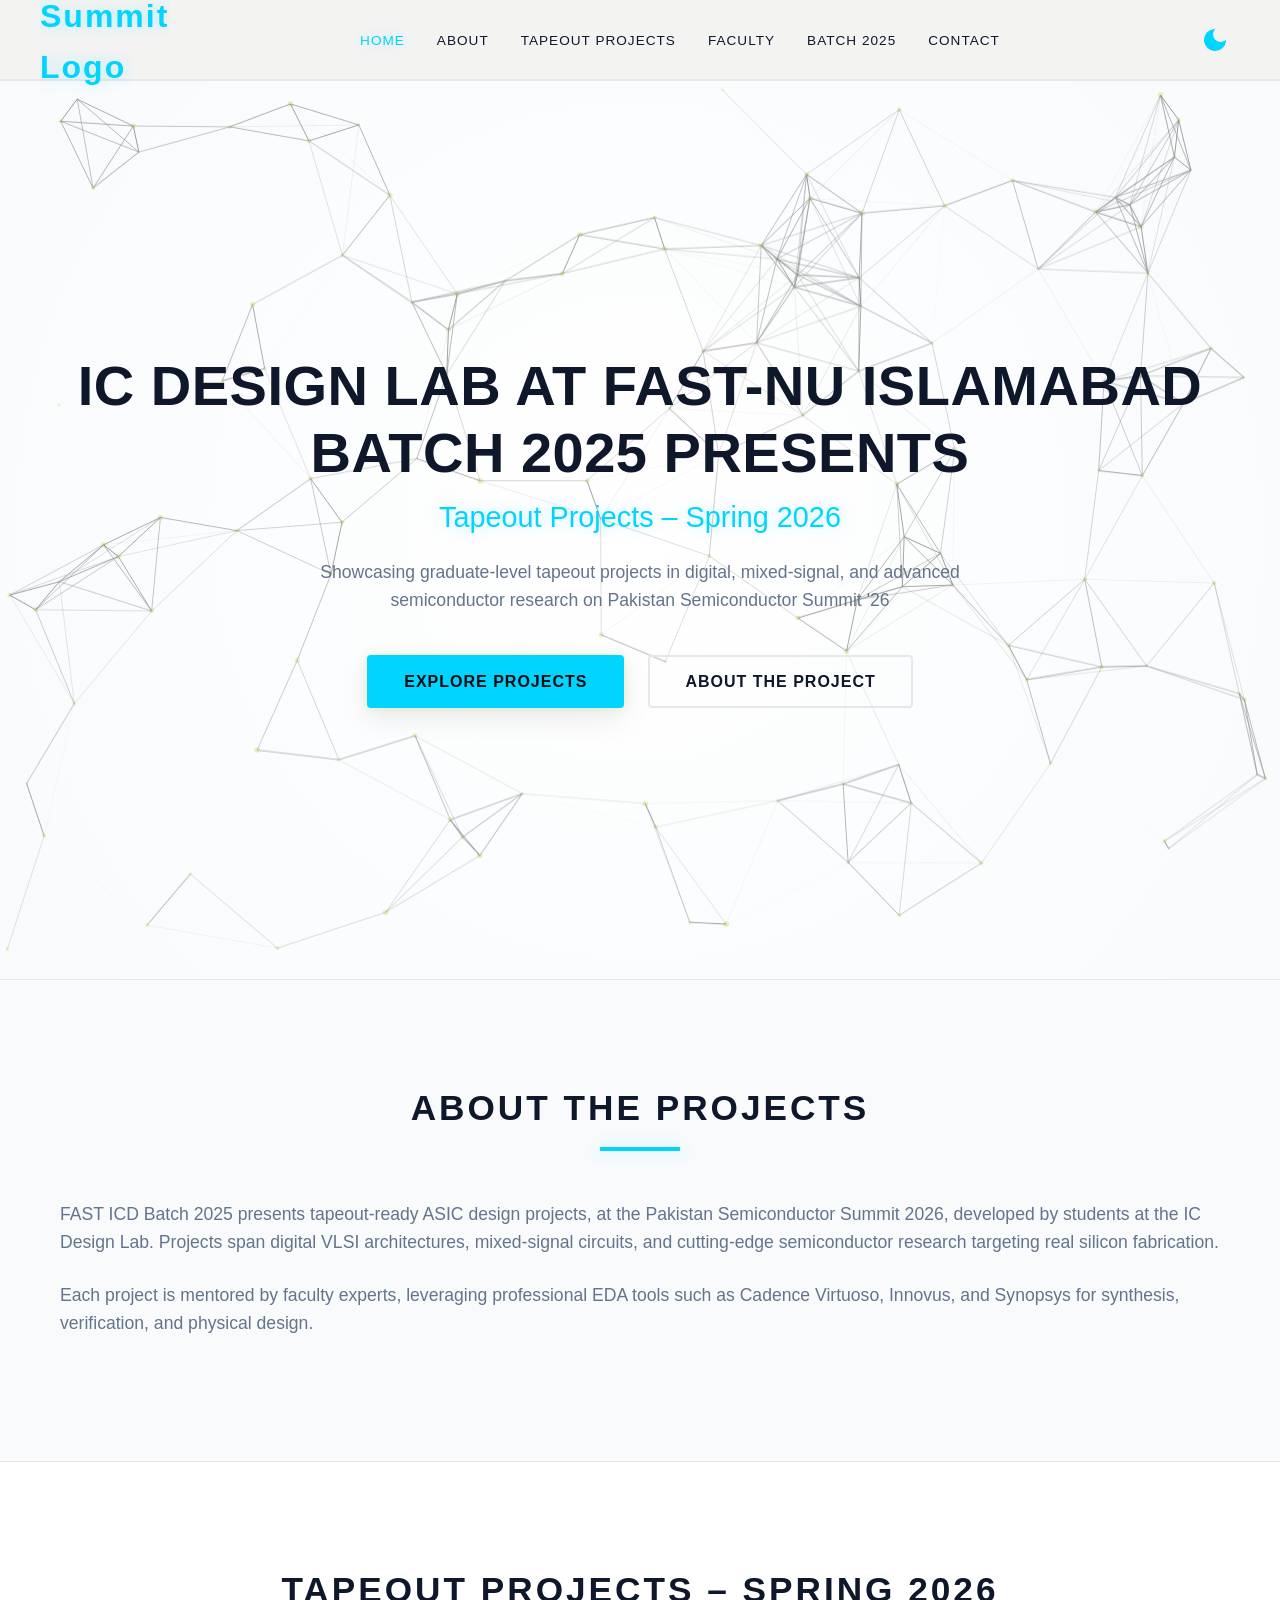
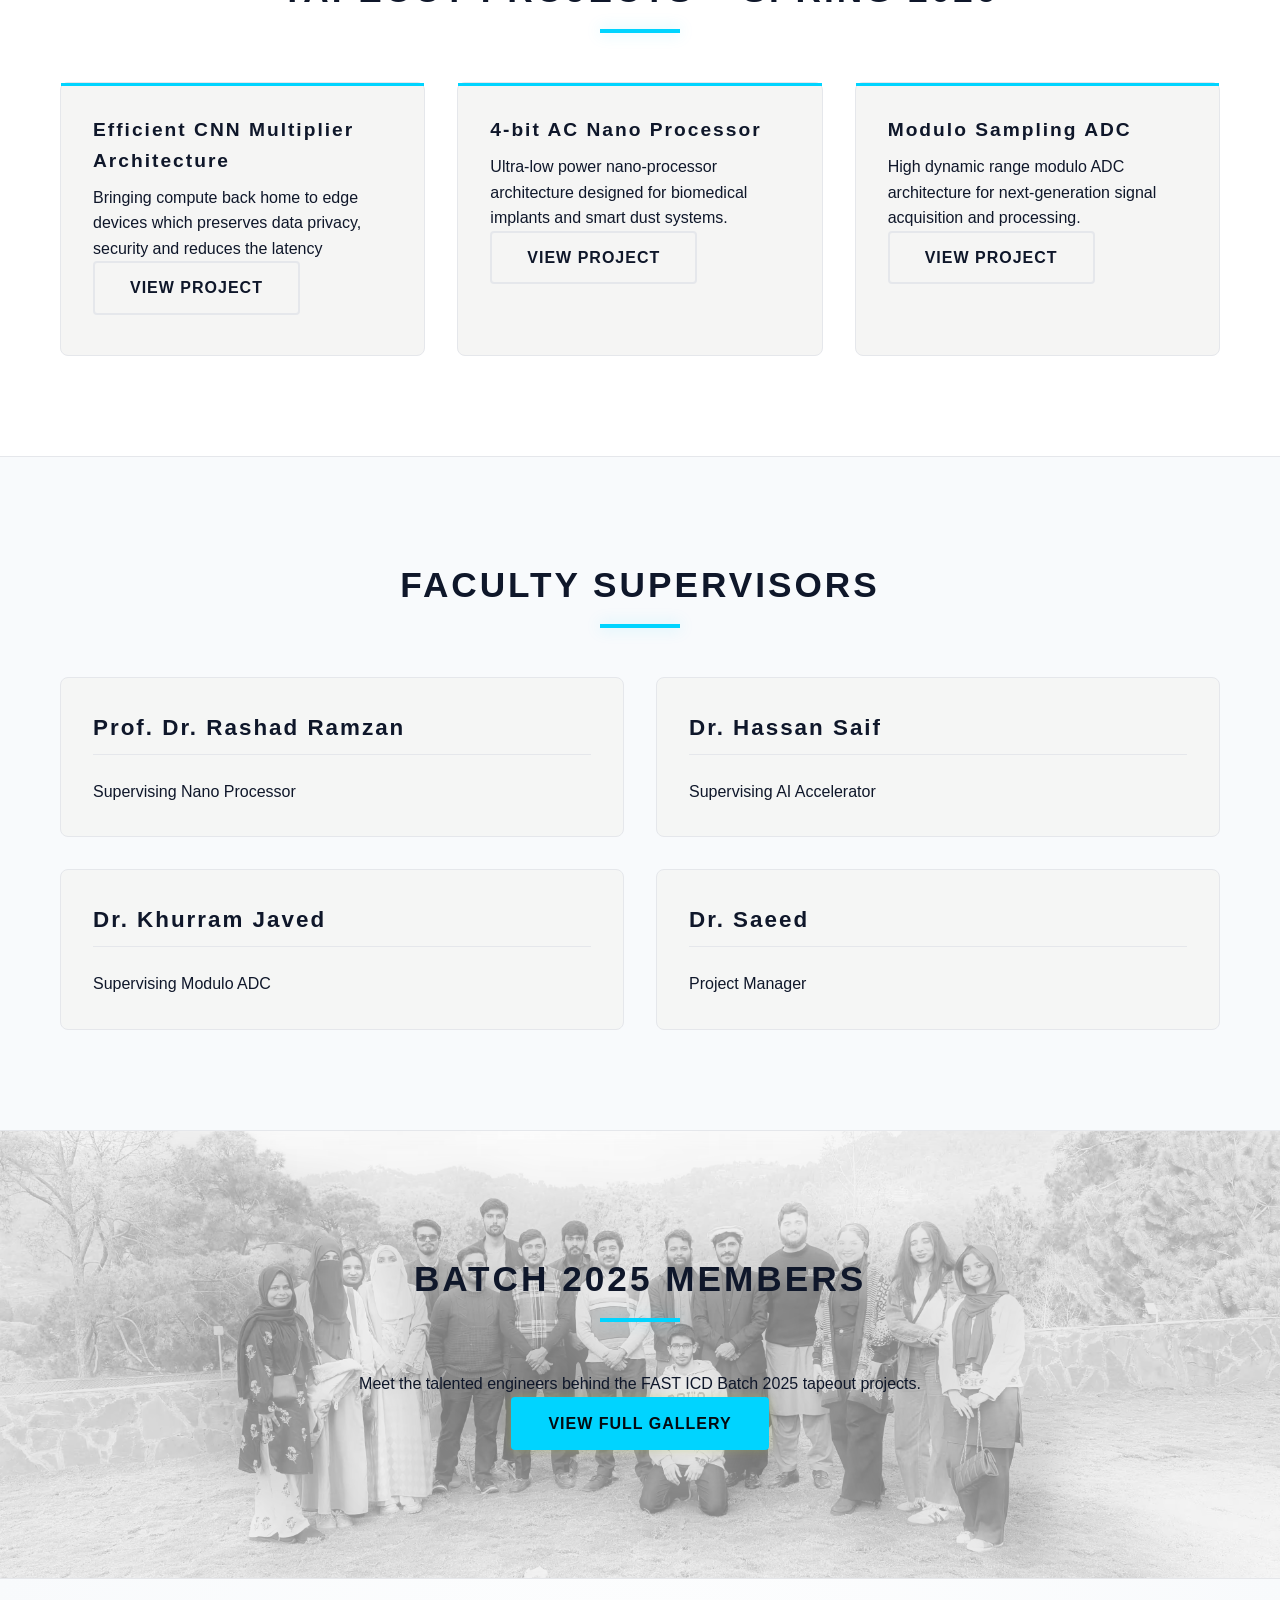
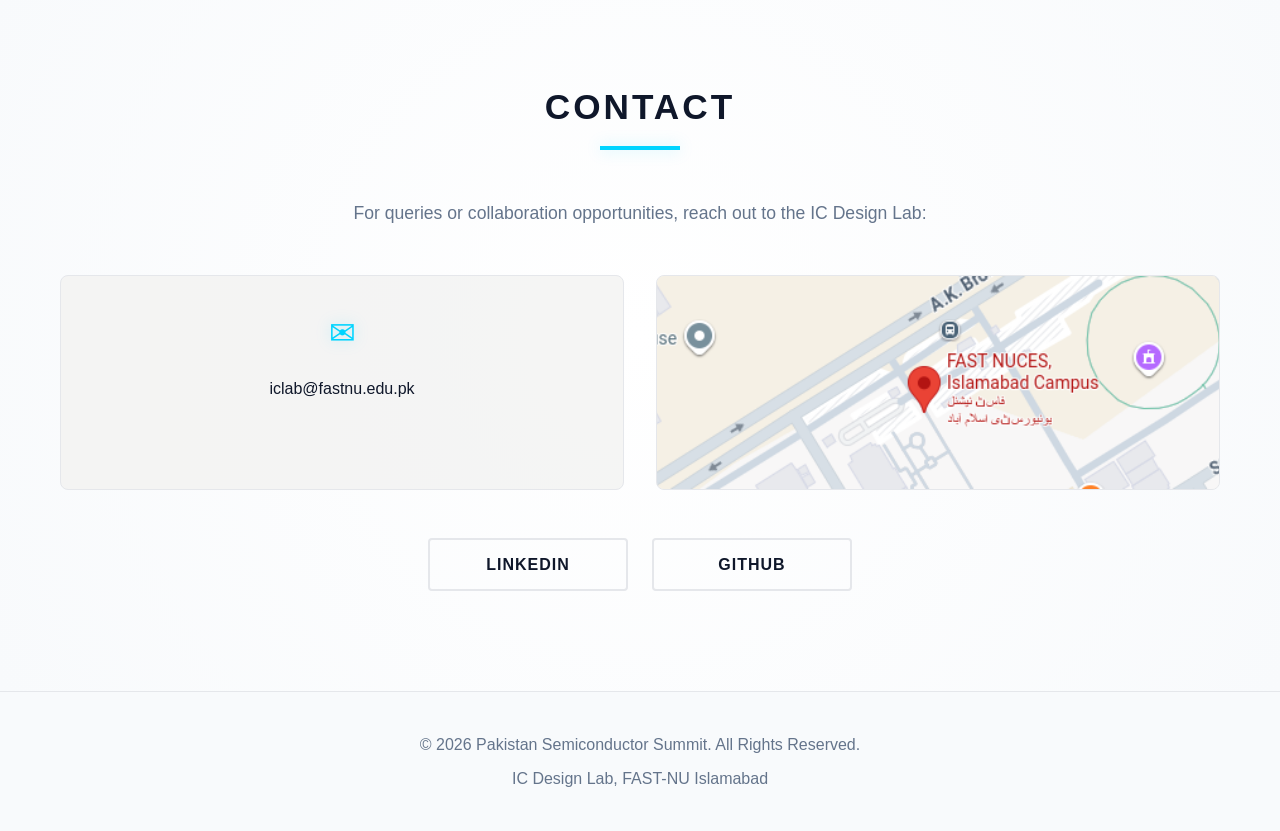
==== commit a93e552b: "nav" ====
--- a/index.html
+++ b/index.html
@@ -41,6 +41,7 @@
           <li><a href="#about" class="nav-link">About</a></li>
           <li><a href="#projects" class="nav-link">Tapeout Projects</a></li>
           <li><a href="#faculty" class="nav-link">Faculty</a></li>
+          <li><a href="#batch" class="nav-link">Batch 2025</a></li>
           <li><a href="#contact" class="nav-link">Contact</a></li>
         </ul>
         <div class="theme-toggle" id="themeToggle">
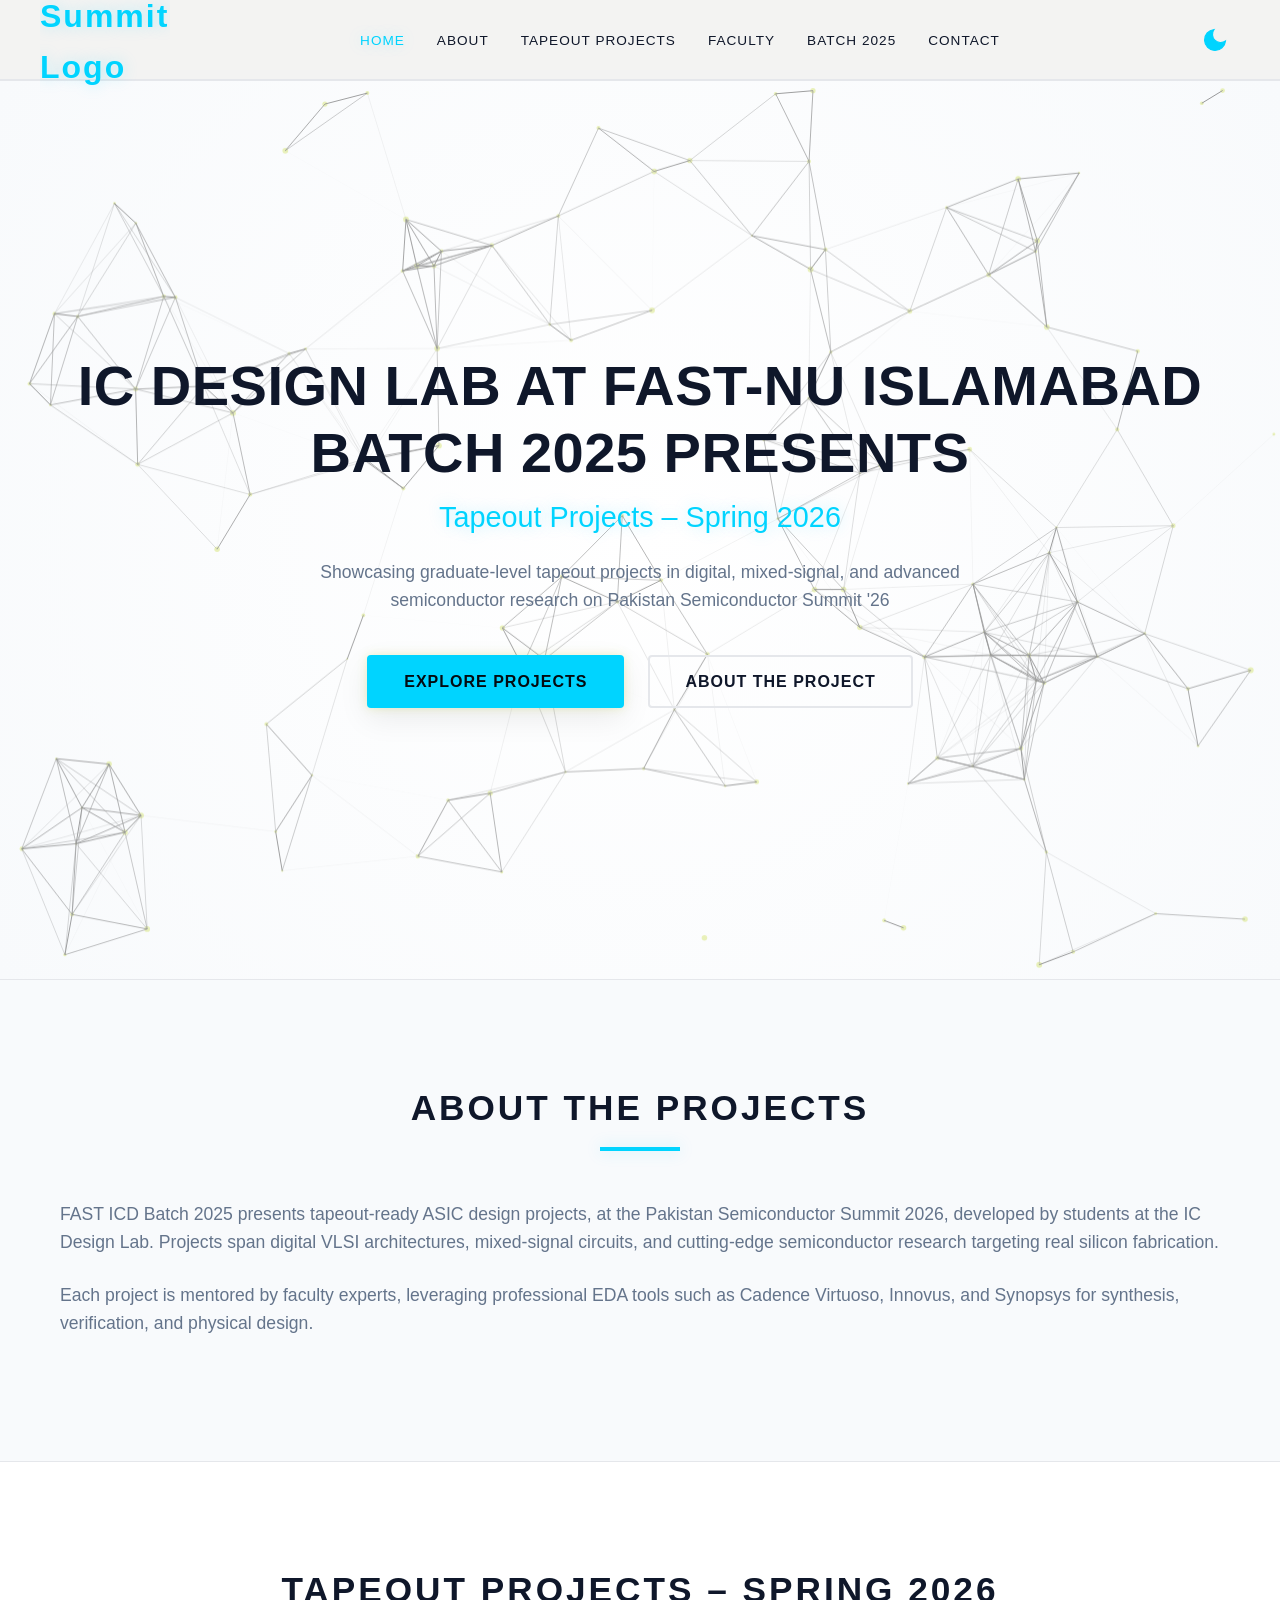
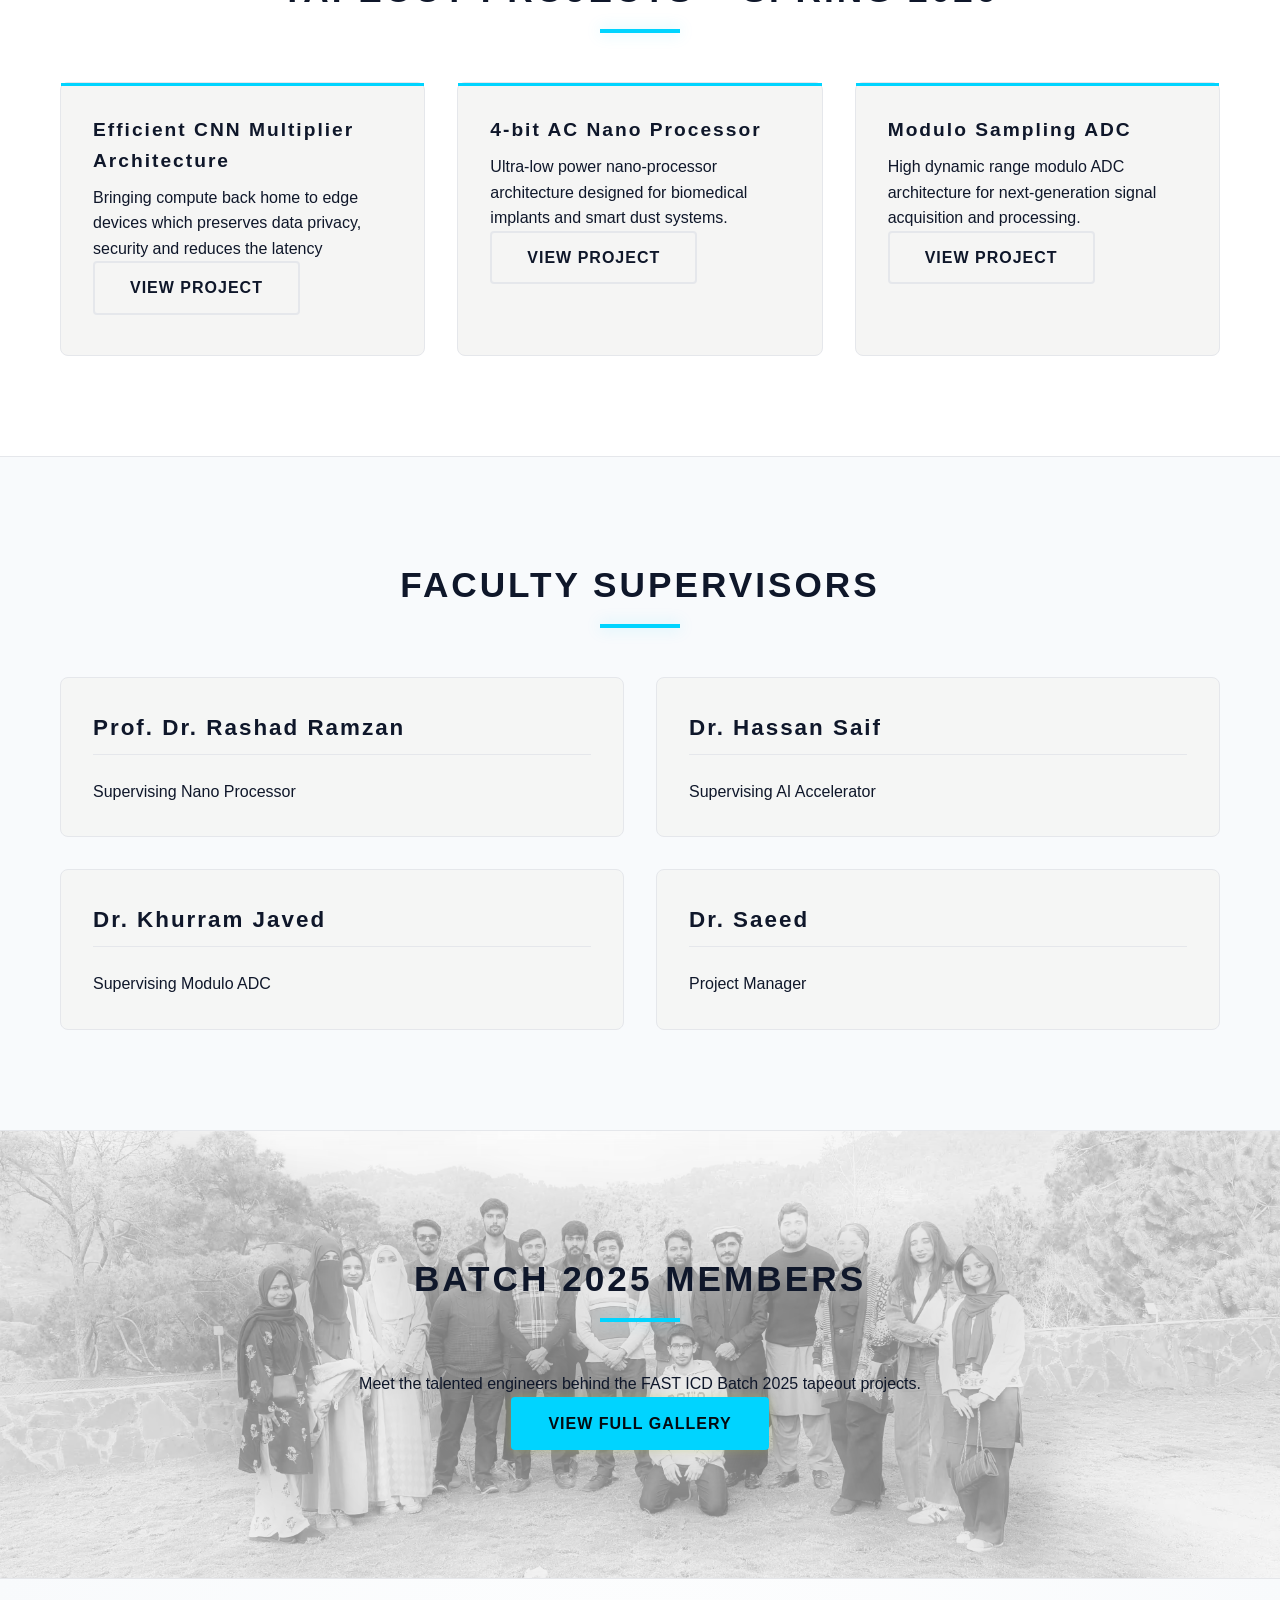
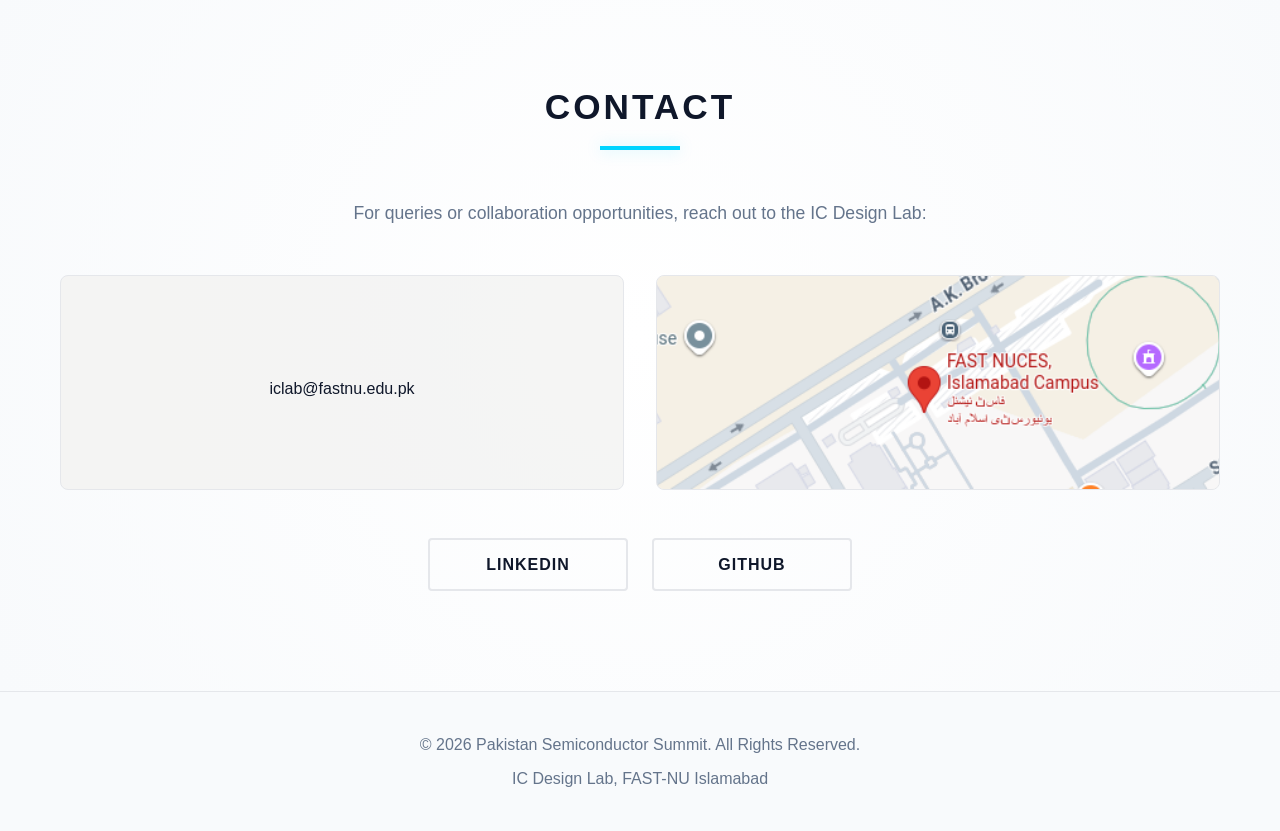
==== commit 070248e1: "changed stuff" ====
--- a/index.html
+++ b/index.html
@@ -13,12 +13,12 @@
   <meta property="og:description" content="Discover the semiconductor and digital design tapeout projects created by FAST ICD Batch 2025 students. Featuring innovative architectures, AI accelerators, and modern VLSI designs." />
   <meta property="og:type" content="website" />
   <meta property="og:url" content="https://ficdb25.github.io/" />
-  <meta property="og:image" content="https://ficdb25.github.io/assets/images/Website-Screenshot.png" />
+  <meta property="og:image" content="https://ficdb25.github.io/assets/images/Link-Previews/Website-Light-Screenshot.png" />
 
   <meta name="twitter:card" content="summary_large_image" />
   <meta name="twitter:title" content="FAST ICD Batch 2025 | Tapeout Projects" />
   <meta name="twitter:description" content="Showcasing innovative semiconductor tapeout projects by FAST ICD Batch 2025 — featuring AI hardware, nano-processors, and advanced digital design architectures." />
-  <meta name="twitter:image" content="https://ficdb25.github.io/assets/images/Website-Screenshot.png" />
+  <meta name="twitter:image" content="https://ficdb25.github.io/assets/images/Link-Previews/Website-Light-Screenshot.png" />
 
   <link rel="canonical" href="https://ficdb25.github.io/" />
   <link rel="icon" type="image/png" sizes="32x32" href="assets/images/Icon.png" />
@@ -26,6 +26,8 @@
   <link rel="apple-touch-icon" sizes="180x180" href="assets/images/Icon.png" />
   <meta name="theme-color" content="#0f172a" />
   <link rel="stylesheet" href="src/css/styles.css" />
+
+  <script src="src/js/script.js" defer></script>
 </head>
 
   <body>
@@ -117,7 +119,7 @@
     <!-- Projects Section -->
     <section id="projects" class="projects">
       <div class="container">
-        <h2 class="section-title">Tapeout Projects – Spring 2026</h2>
+        <h2 class="section-title">Tapeout Projects &ndash; Spring 2026</h2>
         <div class="projects-grid">
           <div class="project-card interactive-card">
             <h3>Efficient CNN Multiplier Architecture</h3>
@@ -238,7 +240,5 @@
         <p>IC Design Lab, FAST-NU Islamabad</p>
       </div>
     </footer>
-
-    <script src="src/js/script.js"></script>
   </body>
 </html>
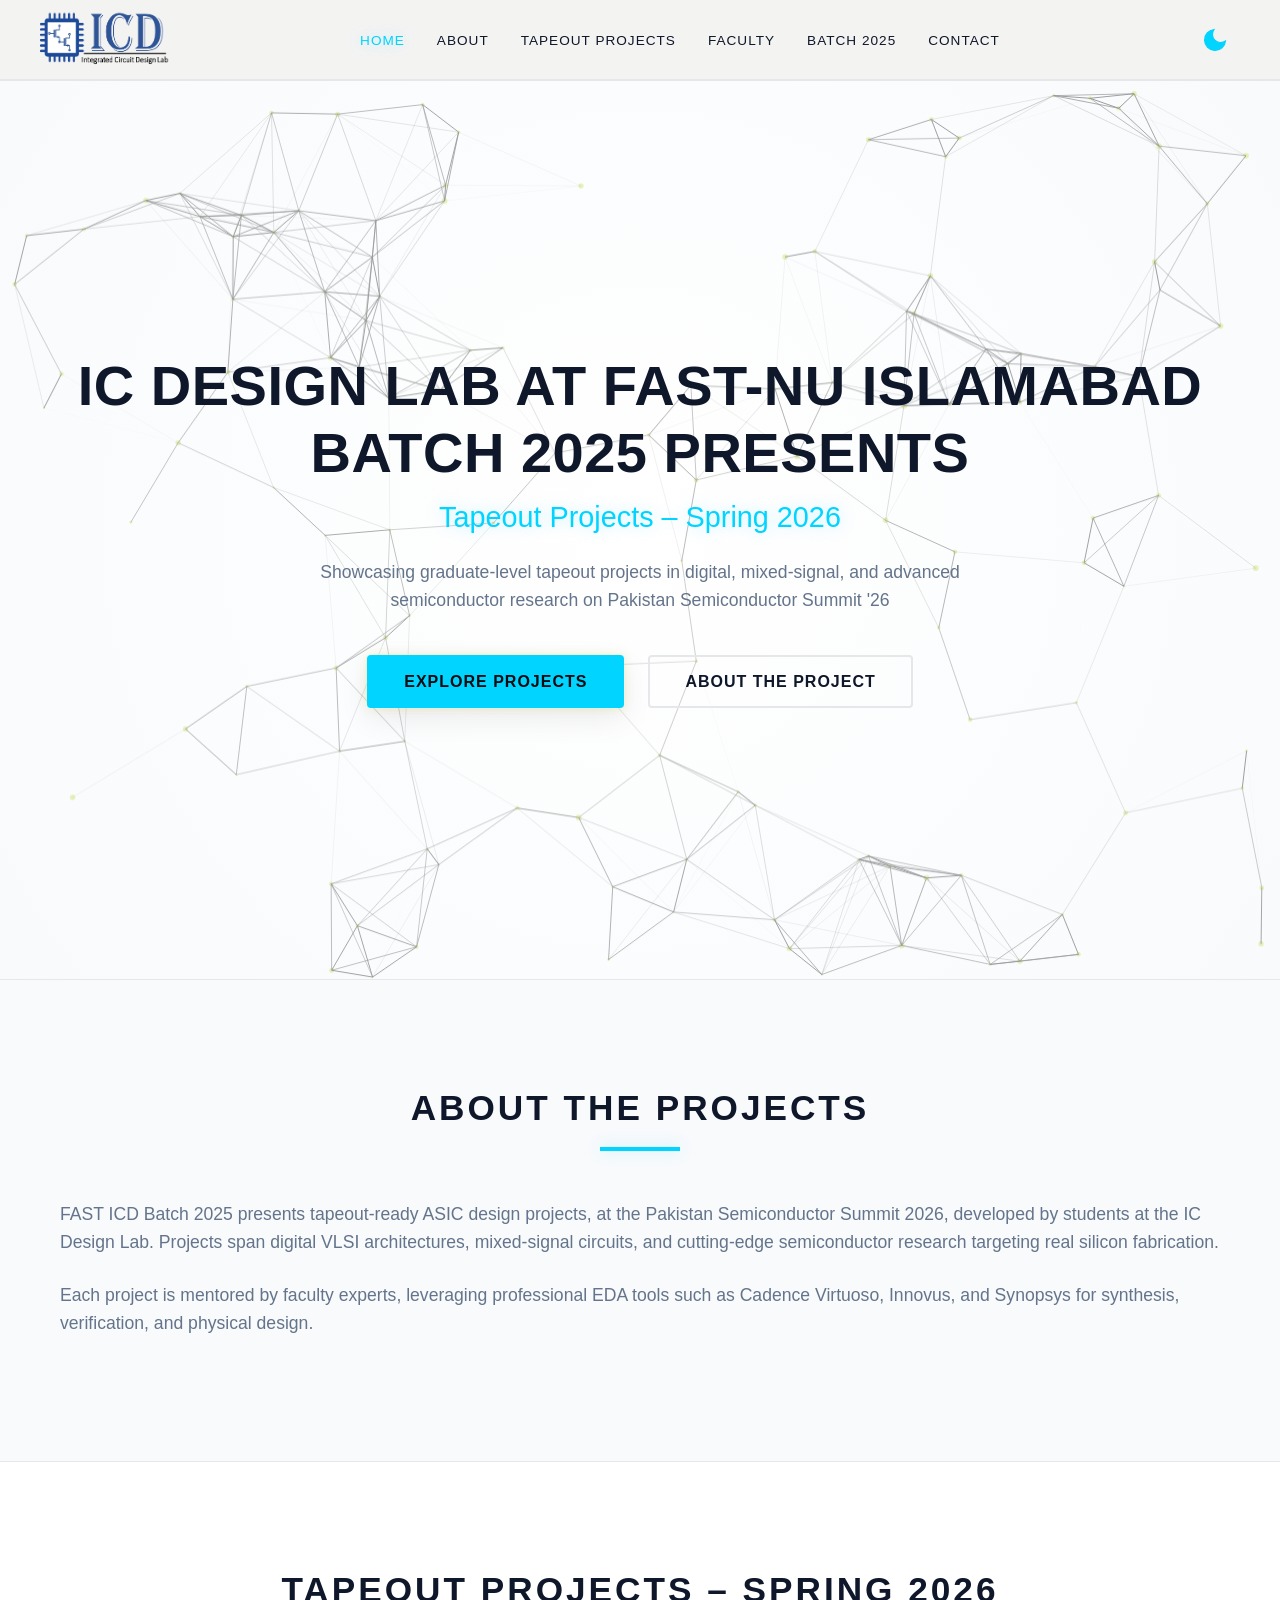
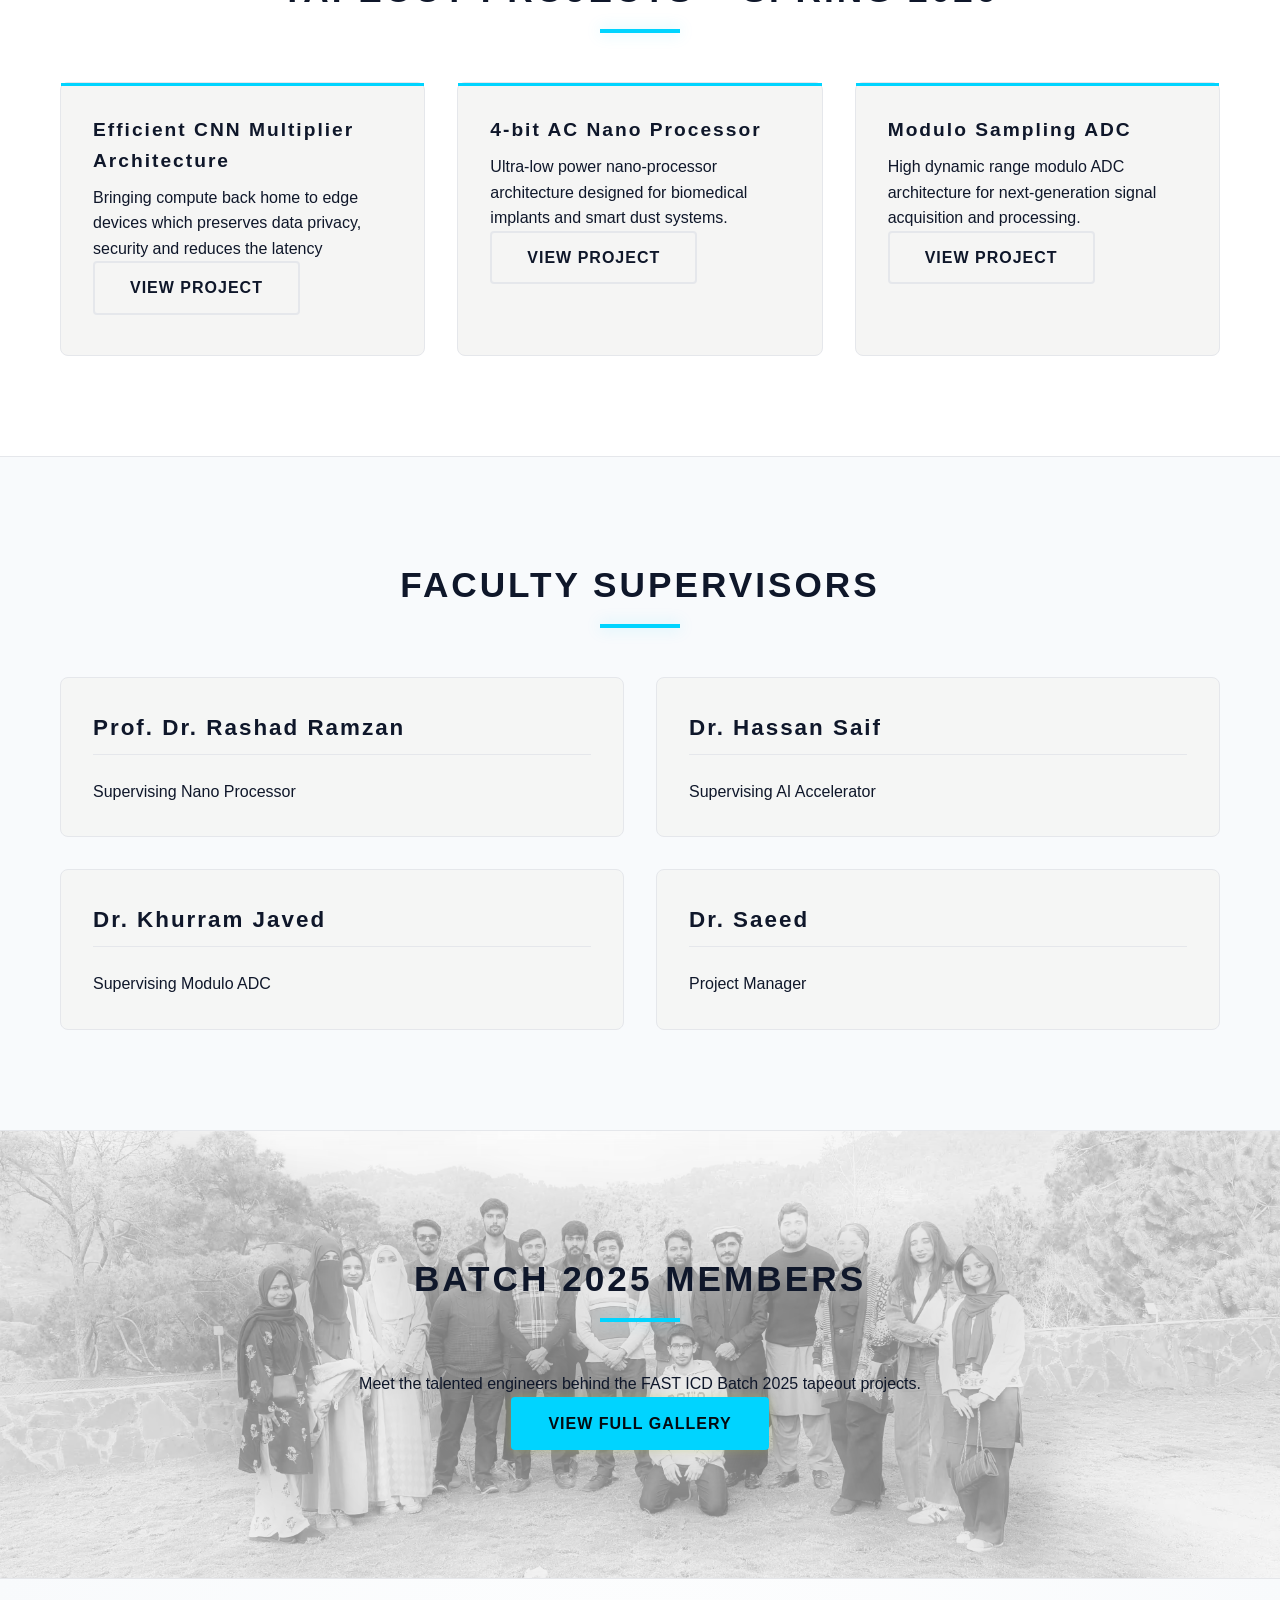
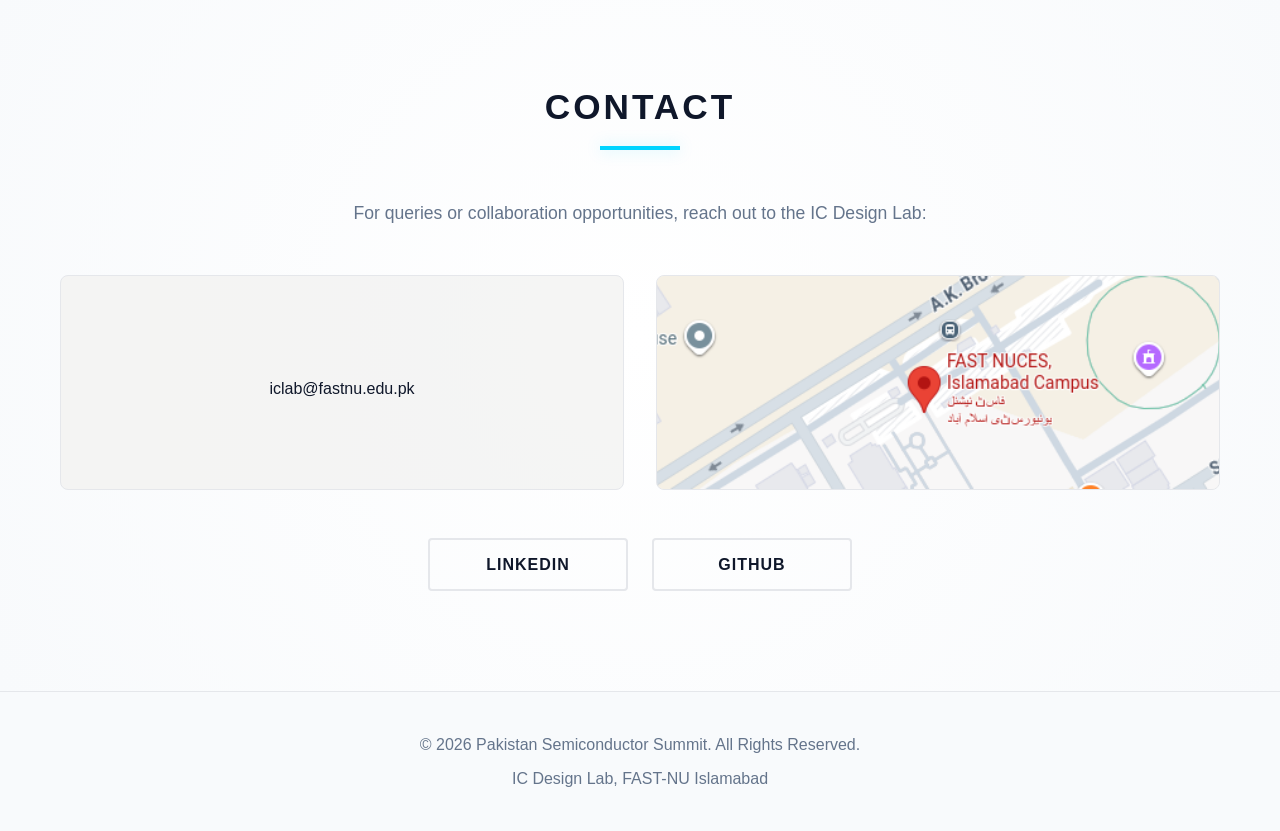
==== commit 44198171: "changed file structure and updated projects" ====
--- a/index.html
+++ b/index.html
@@ -21,9 +21,9 @@
   <meta name="twitter:image" content="https://ficdb25.github.io/assets/images/Link-Previews/Website-Light-Screenshot.png" />
 
   <link rel="canonical" href="https://ficdb25.github.io/" />
-  <link rel="icon" type="image/png" sizes="32x32" href="assets/images/Icon.png" />
-  <link rel="icon" type="image/png" sizes="16x16" href="assets/images/Icon.png" />
-  <link rel="apple-touch-icon" sizes="180x180" href="assets/images/Icon.png" />
+  <link rel="icon" type="image/png" sizes="32x32" href="assets/images/icons/Icon.png" />
+  <link rel="icon" type="image/png" sizes="16x16" href="assets/images/icons/Icon.png" />
+  <link rel="apple-touch-icon" sizes="180x180" href="assets/images/icons/Icon.png" />
   <meta name="theme-color" content="#0f172a" />
   <link rel="stylesheet" href="src/css/styles.css" />
 
@@ -36,7 +36,7 @@
       <div class="container nav-container">
         <div class="logo">
           <a href="./index.html"></a>
-          <img src="assets/images/footer-right.png" alt="Summit Logo" class="logo-2d"/>
+          <img src="assets/images/icons/footer-right.png" alt="Summit Logo" class="logo-2d"/>
         </div>
         <ul class="nav-links">
           <li><a href="#home" class="nav-link">Home</a></li>
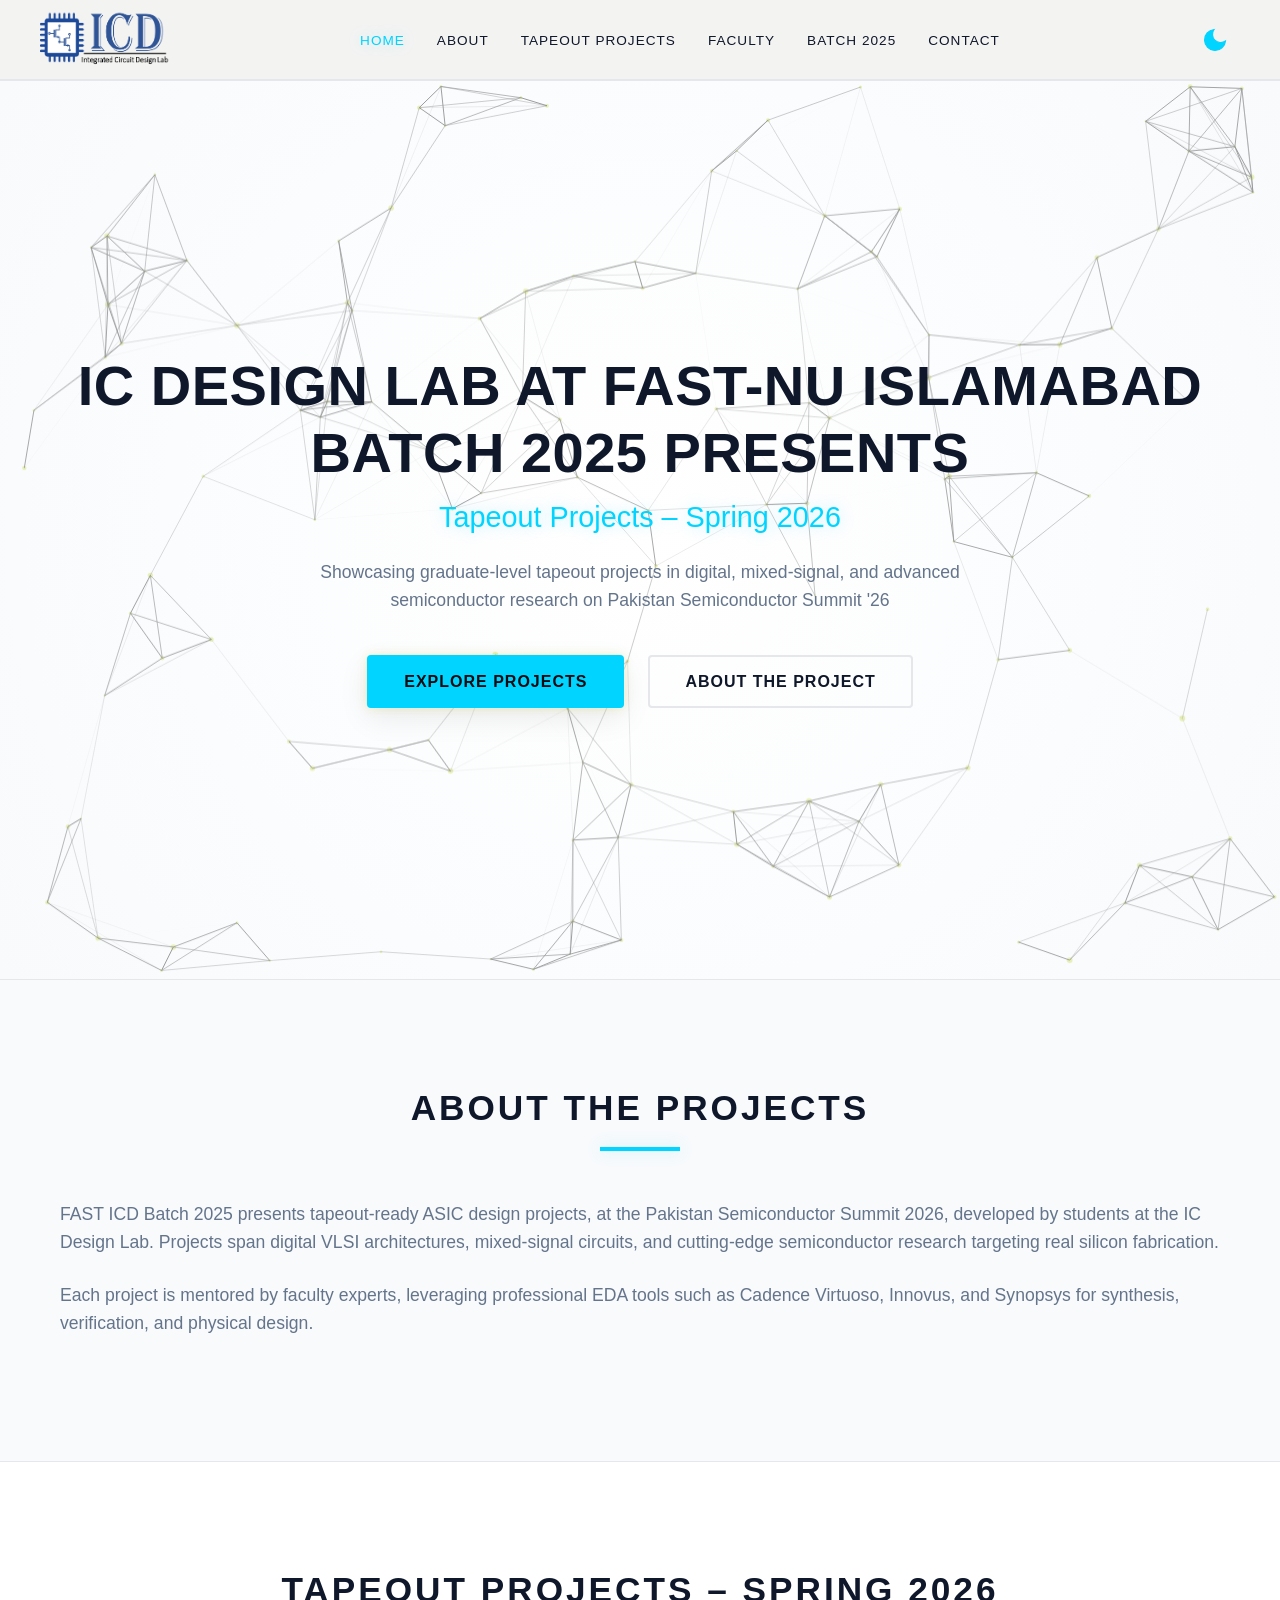
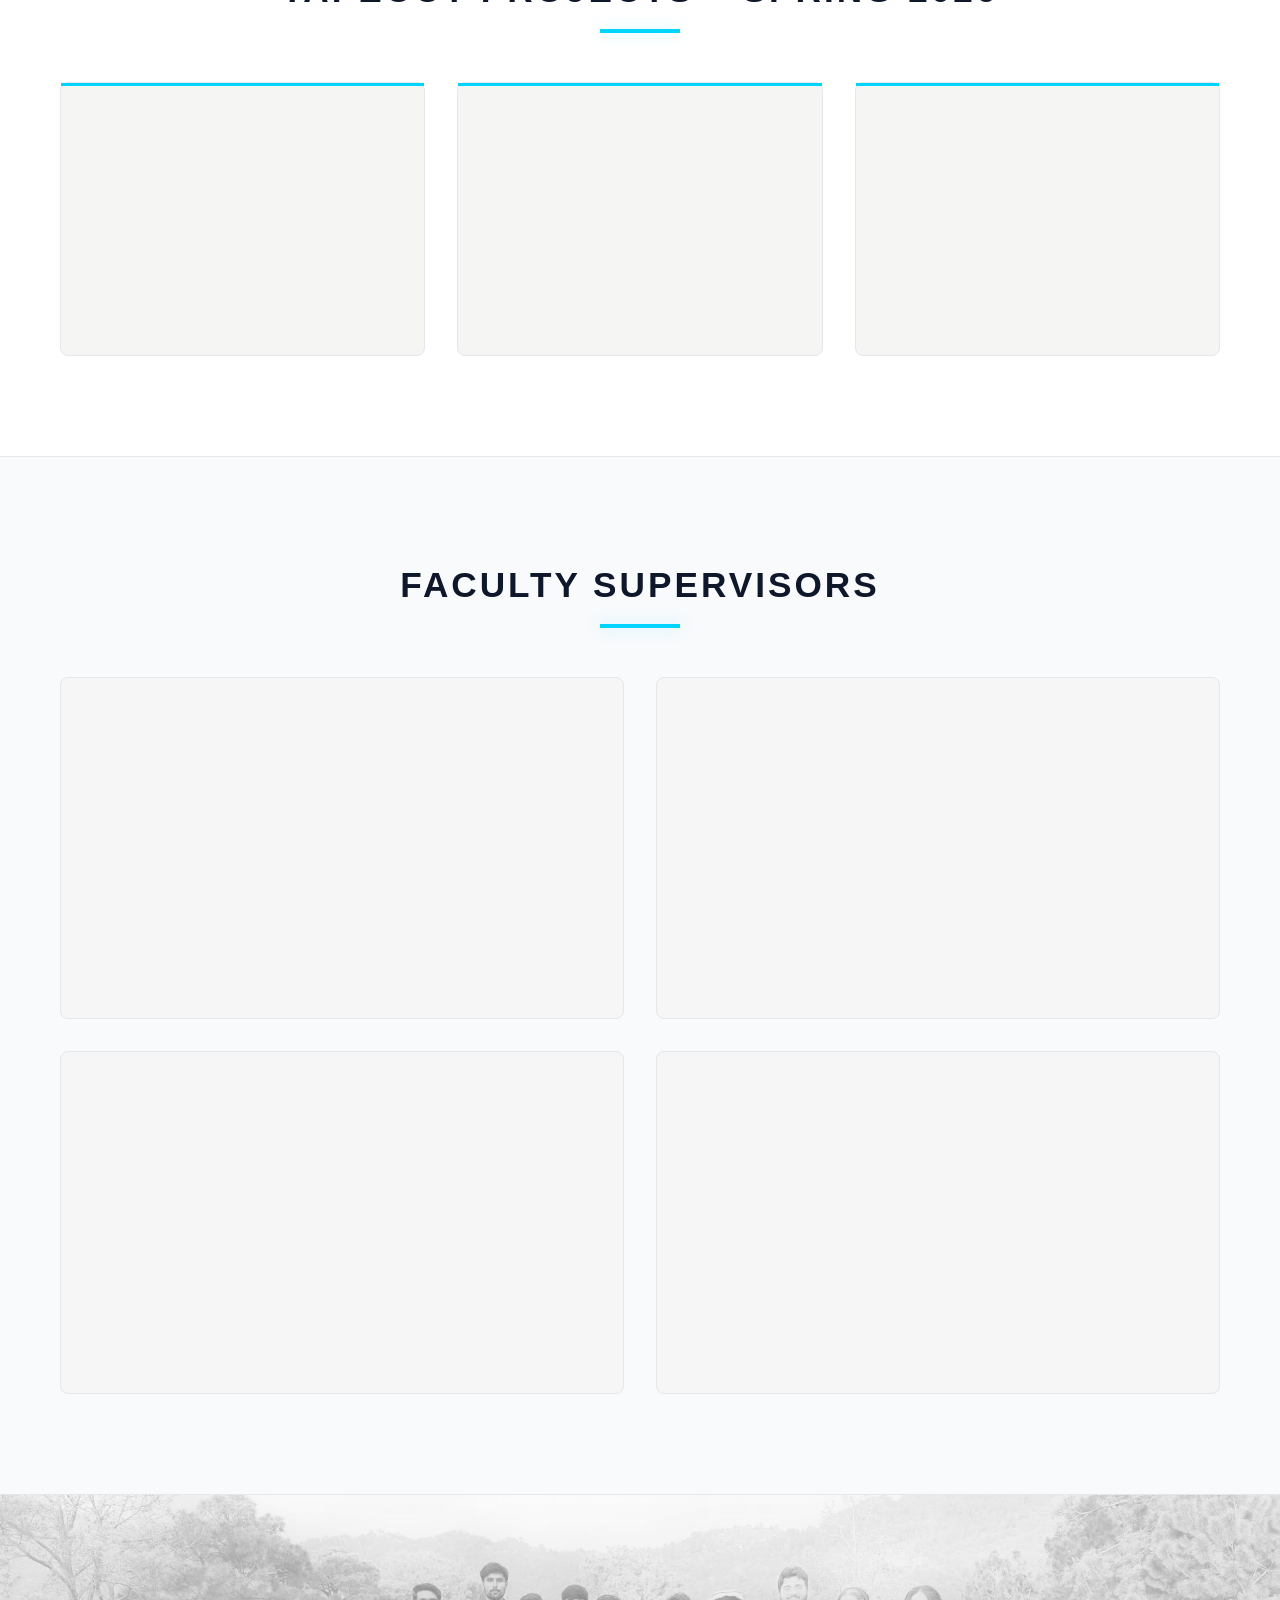
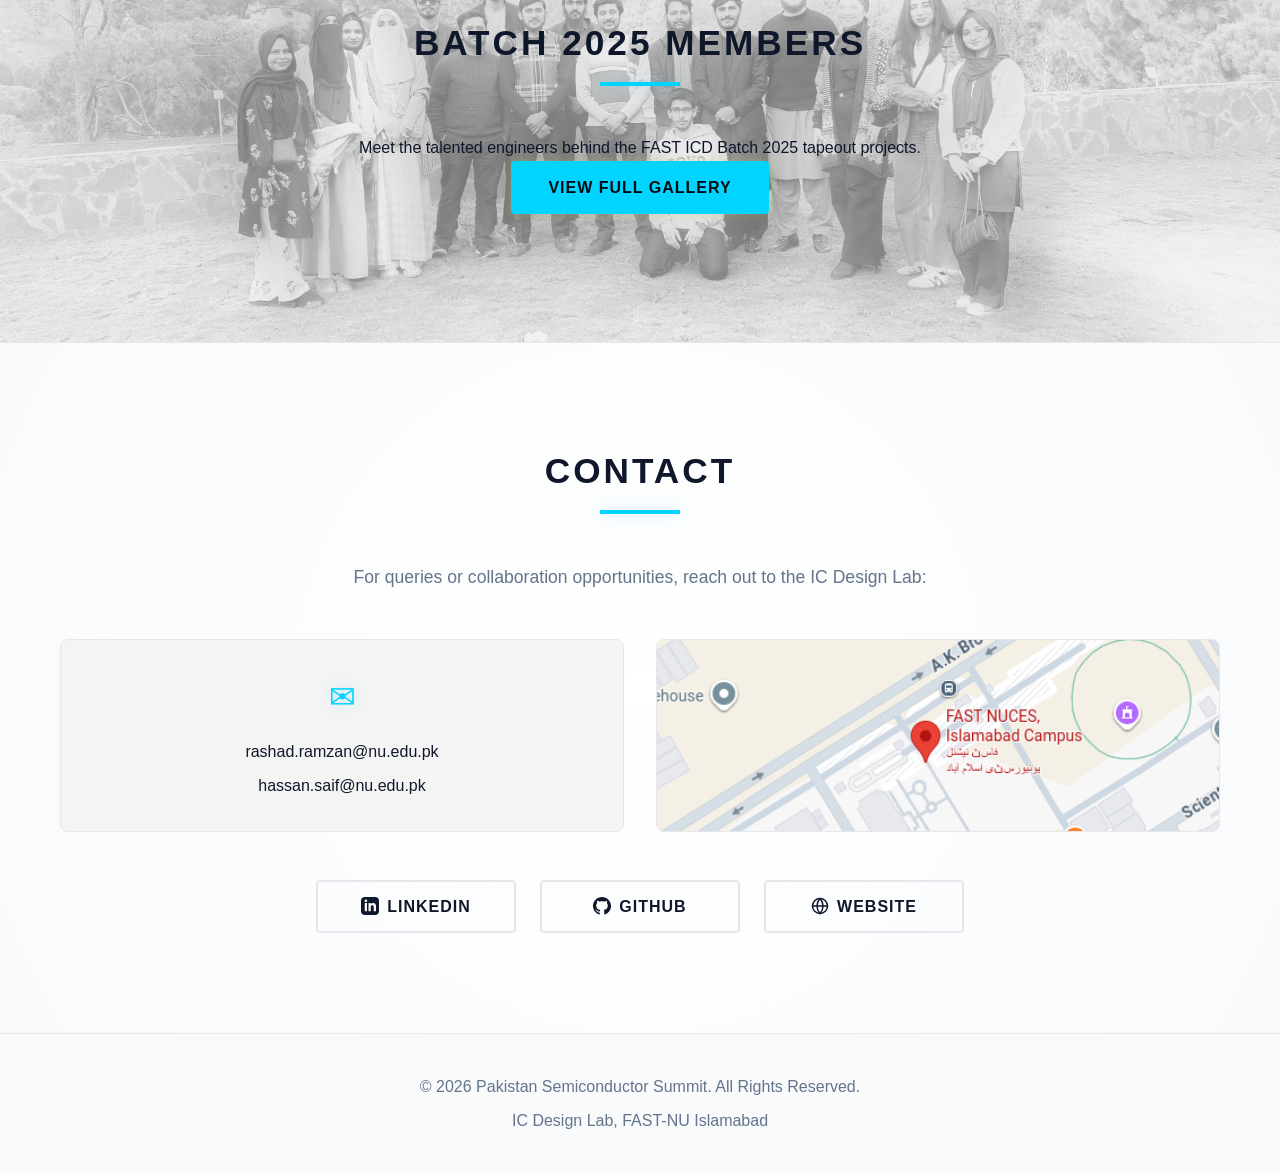
==== commit 481836d6: "ahaha" ====
--- a/index.html
+++ b/index.html
@@ -146,25 +146,59 @@
       <div class="container">
         <h2 class="section-title">Faculty Supervisors</h2>
         <div class="skills-grid">
+          
           <div class="skill-category interactive-card">
+            <img src="assets/images/Supervisors/Rashad_Ramzan.jpg" alt="Prof. Dr. Rashad Ramzan" class="faculty-img">
             <h3>Prof. Dr. Rashad Ramzan</h3>
             <p>Supervising Nano Processor</p>
+            <a href="https://www.fasticdlab.com/images/RashadCV.pdf" target="_blank" rel="noopener noreferrer" class="cv-link">
+              <svg width="18" height="18" fill="currentColor" viewBox="0 0 16 16">
+                <path d="M14 14V4.5L9.5 0H4a2 2 0 0 0-2 2v12a2 2 0 0 0 2 2h8a2 2 0 0 0 2-2zM9.5 3A1.5 1.5 0 0 0 11 4.5h2V14a1 1 0 0 1-1 1H4a1 1 0 0 1-1-1V2a1 1 0 0 1 1-1h5.5v2z"/>
+                <path d="M4.5 10a.5.5 0 0 1 .5-.5h6a.5.5 0 0 1 0 1H5a.5.5 0 0 1-.5-.5zm0-2a.5.5 0 0 1 .5-.5h6a.5.5 0 0 1 0 1H5a.5.5 0 0 1-.5-.5zm0-2a.5.5 0 0 1 .5-.5h4a.5.5 0 0 1 0 1H5a.5.5 0 0 1-.5-.5z"/>
+              </svg>
+              View CV
+            </a>
           </div>
 
           <div class="skill-category interactive-card">
+            <img src="assets/images/Supervisors/Hassan_Saif.jpg" alt="Dr. Hassan Saif" class="faculty-img">
             <h3>Dr. Hassan Saif</h3>
             <p>Supervising AI Accelerator</p>
+            <a href="https://www.fasticdlab.com/images/HassanCV.pdf" target="_blank" rel="noopener noreferrer" class="cv-link">
+              <svg width="18" height="18" fill="currentColor" viewBox="0 0 16 16">
+                <path d="M14 14V4.5L9.5 0H4a2 2 0 0 0-2 2v12a2 2 0 0 0 2 2h8a2 2 0 0 0 2-2zM9.5 3A1.5 1.5 0 0 0 11 4.5h2V14a1 1 0 0 1-1 1H4a1 1 0 0 1-1-1V2a1 1 0 0 1 1-1h5.5v2z"/>
+                <path d="M4.5 10a.5.5 0 0 1 .5-.5h6a.5.5 0 0 1 0 1H5a.5.5 0 0 1-.5-.5zm0-2a.5.5 0 0 1 .5-.5h6a.5.5 0 0 1 0 1H5a.5.5 0 0 1-.5-.5zm0-2a.5.5 0 0 1 .5-.5h4a.5.5 0 0 1 0 1H5a.5.5 0 0 1-.5-.5z"/>
+              </svg>
+              View CV
+            </a>
           </div>
 
           <div class="skill-category interactive-card">
+            <img src="assets/images/Supervisors/Khurram_Javed.jpg" alt="Dr. Khurram Javed" class="faculty-img">
             <h3>Dr. Khurram Javed</h3>
             <p>Supervising Modulo ADC</p>
+            <a href="https://www.fasticdlab.com/images/khurramcv.pdf" target="_blank" rel="noopener noreferrer" class="cv-link">
+              <svg width="18" height="18" fill="currentColor" viewBox="0 0 16 16">
+                <path d="M14 14V4.5L9.5 0H4a2 2 0 0 0-2 2v12a2 2 0 0 0 2 2h8a2 2 0 0 0 2-2zM9.5 3A1.5 1.5 0 0 0 11 4.5h2V14a1 1 0 0 1-1 1H4a1 1 0 0 1-1-1V2a1 1 0 0 1 1-1h5.5v2z"/>
+                <path d="M4.5 10a.5.5 0 0 1 .5-.5h6a.5.5 0 0 1 0 1H5a.5.5 0 0 1-.5-.5zm0-2a.5.5 0 0 1 .5-.5h6a.5.5 0 0 1 0 1H5a.5.5 0 0 1-.5-.5zm0-2a.5.5 0 0 1 .5-.5h4a.5.5 0 0 1 0 1H5a.5.5 0 0 1-.5-.5z"/>
+              </svg>
+              View CV
+            </a>
           </div>
 
           <div class="skill-category interactive-card">
-            <h3>Dr. Saeed</h3>
+            <img src="assets/images/Supervisors/Muhammad_Saeed.jpg" alt="Dr. Muhammad Saeed" class="faculty-img">
+            <h3>Dr. Muhammad Saeed</h3>
             <p>Project Manager</p>
-          </div>
+            <a href="https://www.fasticdlab.com/images/CVsaeed.pdf" target="_blank" rel="noopener noreferrer" class="cv-link">
+              <svg width="18" height="18" fill="currentColor" viewBox="0 0 16 16">
+                <path d="M14 14V4.5L9.5 0H4a2 2 0 0 0-2 2v12a2 2 0 0 0 2 2h8a2 2 0 0 0 2-2zM9.5 3A1.5 1.5 0 0 0 11 4.5h2V14a1 1 0 0 1-1 1H4a1 1 0 0 1-1-1V2a1 1 0 0 1 1-1h5.5v2z"/>
+                <path d="M4.5 10a.5.5 0 0 1 .5-.5h6a.5.5 0 0 1 0 1H5a.5.5 0 0 1-.5-.5zm0-2a.5.5 0 0 1 .5-.5h6a.5.5 0 0 1 0 1H5a.5.5 0 0 1-.5-.5zm0-2a.5.5 0 0 1 .5-.5h4a.5.5 0 0 1 0 1H5a.5.5 0 0 1-.5-.5z"/>
+              </svg>
+              View CV
+            </a>
+          </div>
+
         </div>
       </div>
     </section>
@@ -206,16 +240,43 @@
         <div class="contact-content">
           <p>For queries or collaboration opportunities, reach out to the IC Design Lab:</p>
           <div class="contact-info">
-            <a href="mailto:iclab@fastnu.edu.pk" class="contact-item interactive-card">
-              <span class="icon">✉</span> iclab@fastnu.edu.pk
-            </a>
+            
+            <div class="contact-item interactive-card">
+              <span class="icon">✉</span>
+              <div style="display: flex; flex-direction: column; gap: 8px;">
+                <a href="mailto:rashad.ramzan@nu.edu.pk" style="color: inherit; text-decoration: none; transition: color 0.3s;" onmouseover="this.style.color='var(--accent-primary)'" onmouseout="this.style.color='inherit'">rashad.ramzan@nu.edu.pk</a>
+                <a href="mailto:hassan.saif@nu.edu.pk" style="color: inherit; text-decoration: none; transition: color 0.3s;" onmouseover="this.style.color='var(--accent-primary)'" onmouseout="this.style.color='inherit'">hassan.saif@nu.edu.pk</a>
+              </div>
+            </div>
+
             <a href="https://www.google.com/maps?q=FAST+NUCES+Islamabad" target="_blank" class="contact-item interactive-card map-card">
               <img src="assets/images/fast-map.png" alt="FAST Islamabad Location" class="map-preview"/>
             </a>
-          </div>
-          <div class="social-links">
-            <a href="https://linkedin.com" class="btn btn-secondary" target="_blank">LinkedIn</a>
-            <a href="https://github.com/ficdb25" class="btn btn-secondary" target="_blank">GitHub</a>
+            
+          </div>
+<div class="social-links">
+            <a href="https://www.linkedin.com/company/gf-metrc/" class="btn btn-secondary social-btn" target="_blank">
+              <svg xmlns="http://www.w3.org/2000/svg" width="18" height="18" viewBox="0 0 24 24" fill="currentColor">
+                <path d="M19 0h-14c-2.761 0-5 2.239-5 5v14c0 2.761 2.239 5 5 5h14c2.762 0 5-2.239 5-5v-14c0-2.761-2.238-5-5-5zm-11 19h-3v-11h3v11zm-1.5-12.268c-.966 0-1.75-.79-1.75-1.764s.784-1.764 1.75-1.764 1.75.79 1.75 1.764-.783 1.764-1.75 1.764zm13.5 12.268h-3v-5.604c0-3.368-4-3.113-4 0v5.604h-3v-11h3v1.765c1.396-2.586 7-2.777 7 2.476v6.759z"/>
+              </svg>
+              LinkedIn
+            </a>
+            
+            <a href="https://github.com/ficdb25" class="btn btn-secondary social-btn" target="_blank">
+              <svg xmlns="http://www.w3.org/2000/svg" width="18" height="18" viewBox="0 0 24 24" fill="currentColor">
+                <path d="M12 0c-6.626 0-12 5.373-12 12 0 5.302 3.438 9.8 8.207 11.387.599.111.793-.261.793-.577v-2.234c-3.338.726-4.033-1.416-4.033-1.416-.546-1.387-1.333-1.756-1.333-1.756-1.089-.745.083-.729.083-.729 1.205.084 1.839 1.237 1.839 1.237 1.07 1.834 2.807 1.304 3.492.997.107-.775.418-1.305.762-1.604-2.665-.305-5.467-1.334-5.467-5.931 0-1.311.469-2.381 1.236-3.221-.124-.303-.535-1.524.117-3.176 0 0 1.008-.322 3.301 1.23.957-.266 1.983-.399 3.003-.404 1.02.005 2.047.138 3.006.404 2.291-1.552 3.297-1.23 3.297-1.23.653 1.653.242 2.874.118 3.176.77.84 1.235 1.911 1.235 3.221 0 4.609-2.807 5.624-5.479 5.921.43.372.823 1.102.823 2.222v3.293c0 .319.192.694.801.576 4.765-1.589 8.199-6.086 8.199-11.386 0-6.627-5.373-12-12-12z"/>
+              </svg>
+              GitHub
+            </a>
+            
+            <a href="https://www.fasticdlab.com/" class="btn btn-secondary social-btn" target="_blank">
+              <svg xmlns="http://www.w3.org/2000/svg" width="18" height="18" viewBox="0 0 24 24" fill="none" stroke="currentColor" stroke-width="2" stroke-linecap="round" stroke-linejoin="round">
+                <circle cx="12" cy="12" r="10"></circle>
+                <line x1="2" y1="12" x2="22" y2="12"></line>
+                <path d="M12 2a15.3 15.3 0 0 1 4 10 15.3 15.3 0 0 1-4 10 15.3 15.3 0 0 1-4-10 15.3 15.3 0 0 1 4-10z"></path>
+              </svg>
+              Website
+            </a>
           </div>
         </div>
       </div>
--- a/src/css/styles.css
+++ b/src/css/styles.css
@@ -598,6 +598,13 @@
   text-shadow: var(--glow);
 }
 
+
+.social-btn {
+  display: inline-flex;
+  align-items: center;
+  justify-content: center;
+  gap: 8px; /* Adds a nice space between the icon and the text */
+}
 /* ==================== EDUCATION SECTION ==================== */
 .education-timeline {
   position: relative;
@@ -901,6 +908,33 @@
   transform: translateY(-2px);
 }
 
+/* ==================== FACULTY SECTION ==================== */
+
+.faculty-img {
+  width: 120px;
+  height: 120px;
+  border-radius: 50%;       /* Makes the image a perfect circle */
+  object-fit: cover;        /* Prevents the faces from looking squished */
+  margin-bottom: 15px;
+  border: 3px solid #eee;   /* Optional: adds a nice clean border */
+}
+
+.cv-link {
+  display: inline-flex;
+  align-items: center;      /* Vertically centers the icon with the text */
+  gap: 8px;                 /* Adds space between the icon and the text */
+  margin-top: 10px;
+  text-decoration: none;
+  color: #007bff;           /* Adjust this color to match your theme */
+  font-weight: 500;
+  transition: color 0.3s ease;
+}
+
+.cv-link:hover {
+  color: #0056b3;           /* Darkens slightly on hover */
+  text-decoration: underline;
+}
+
 /* ==================== CONTACT SECTION ==================== */
 .contact {
   text-align: center;
@@ -926,7 +960,7 @@
 }
 
 .contact-item {
-  background: rgba(45, 50, 44, 0.5);
+background: rgba(45, 50, 44, 0.5);
   border: 1px solid var(--border-main);
   padding: 2rem;
   border-radius: 8px;
@@ -937,7 +971,13 @@
   flex-direction: column;
   align-items: center;
   gap: 1rem;
-}
+  
+  /* --- NEW ADDITIONS FOR EQUAL HEIGHT --- */
+  height: 100%;              /* Forces the box to fill the grid row */
+  justify-content: center;   /* Centers the content vertically */
+  box-sizing: border-box;    /* Ensures padding doesn't break the height */
+}
+
 
 :root.light-mode .contact-item {
   background: rgba(243, 243, 242, 0.8);
@@ -1086,7 +1126,7 @@
 }
 
 :root.light-mode .batch-member {
-  background: rgba(4, 11, 17, 0.6);
+  background: var(--border-main);
 }
 
 .member-photo {
